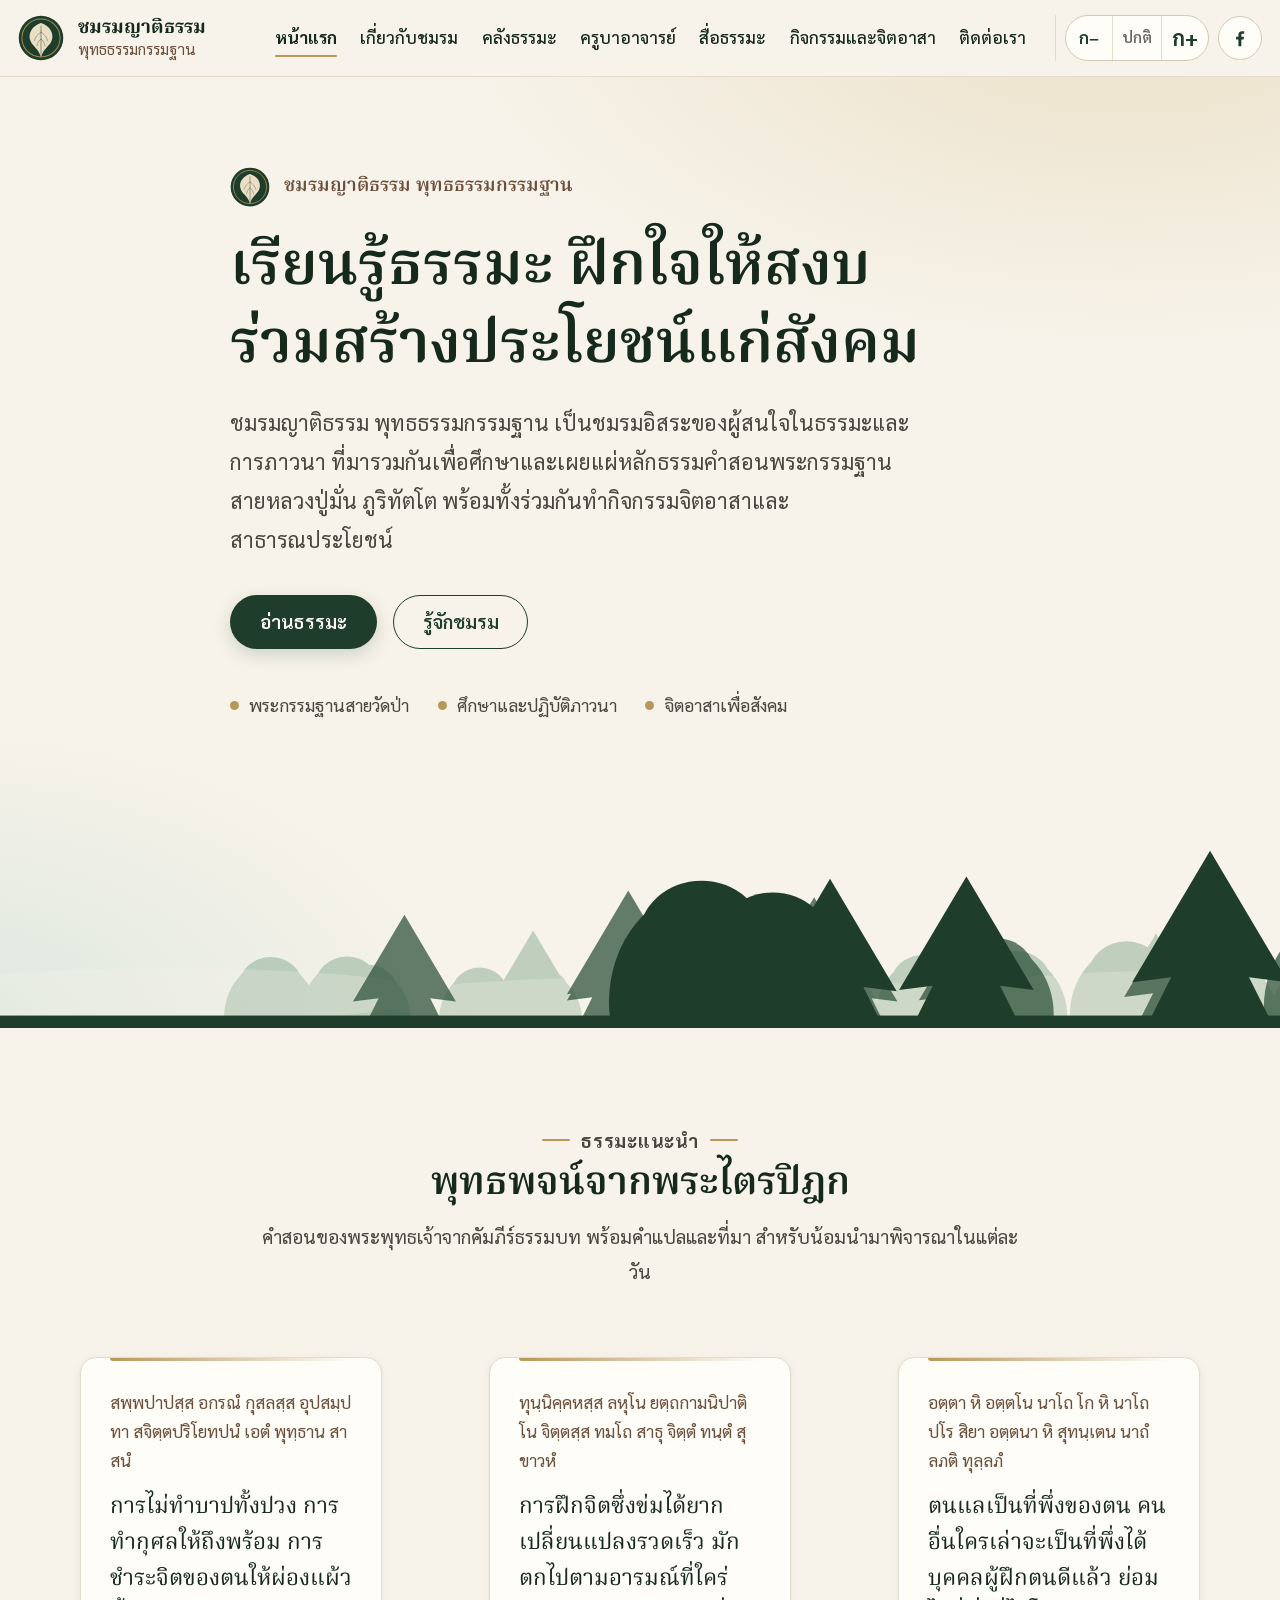
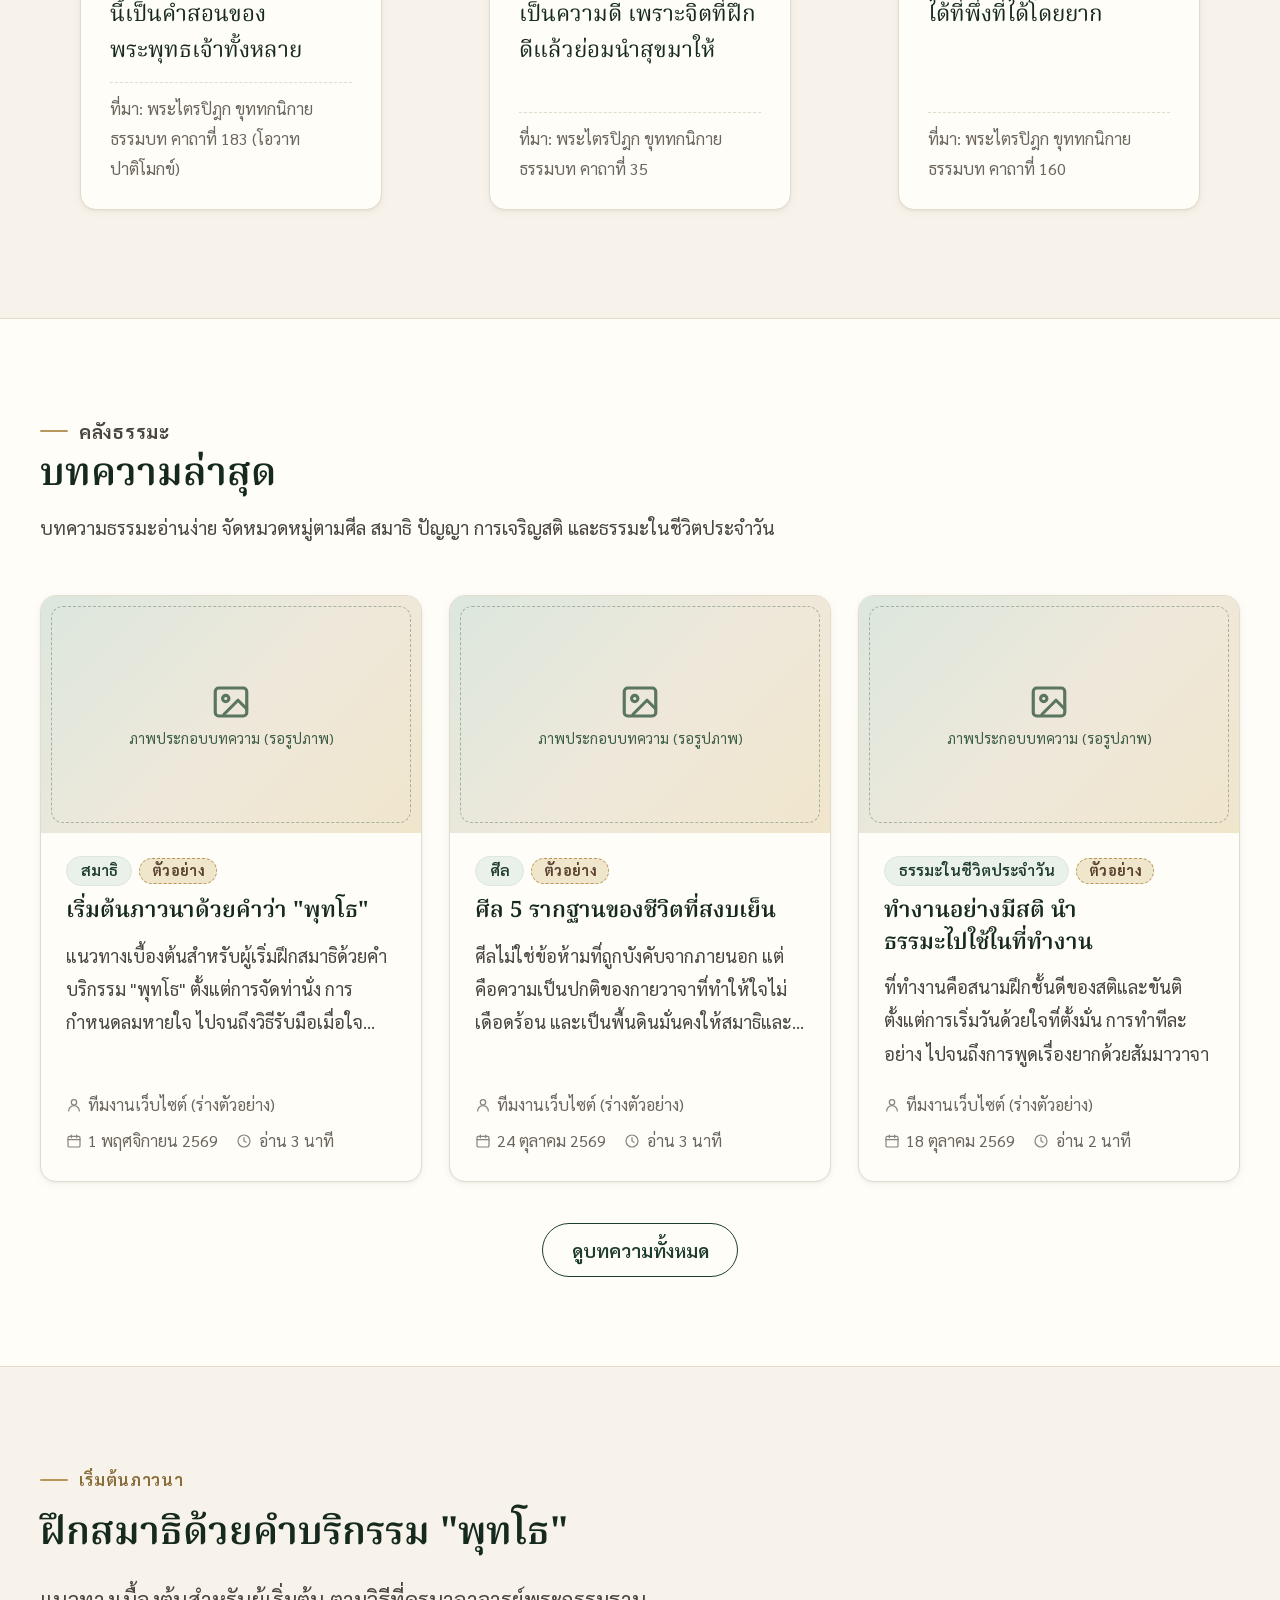
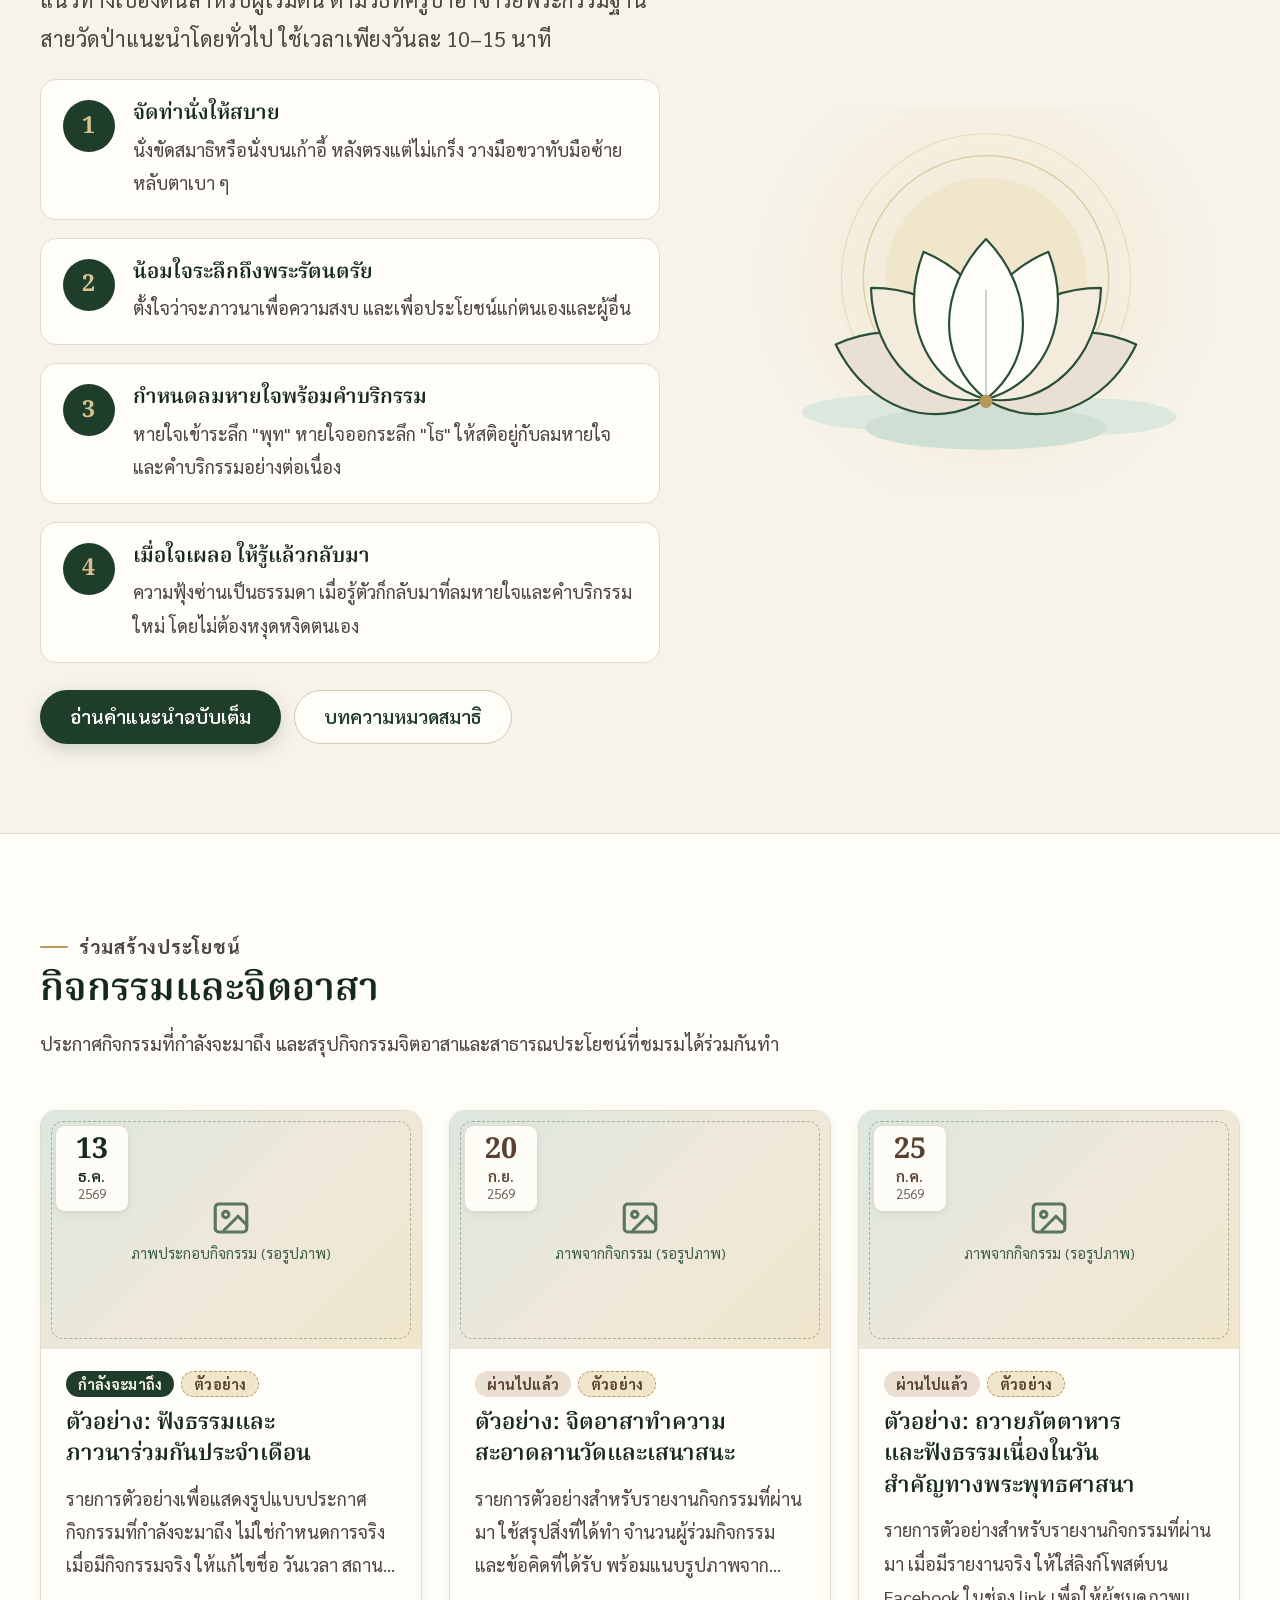
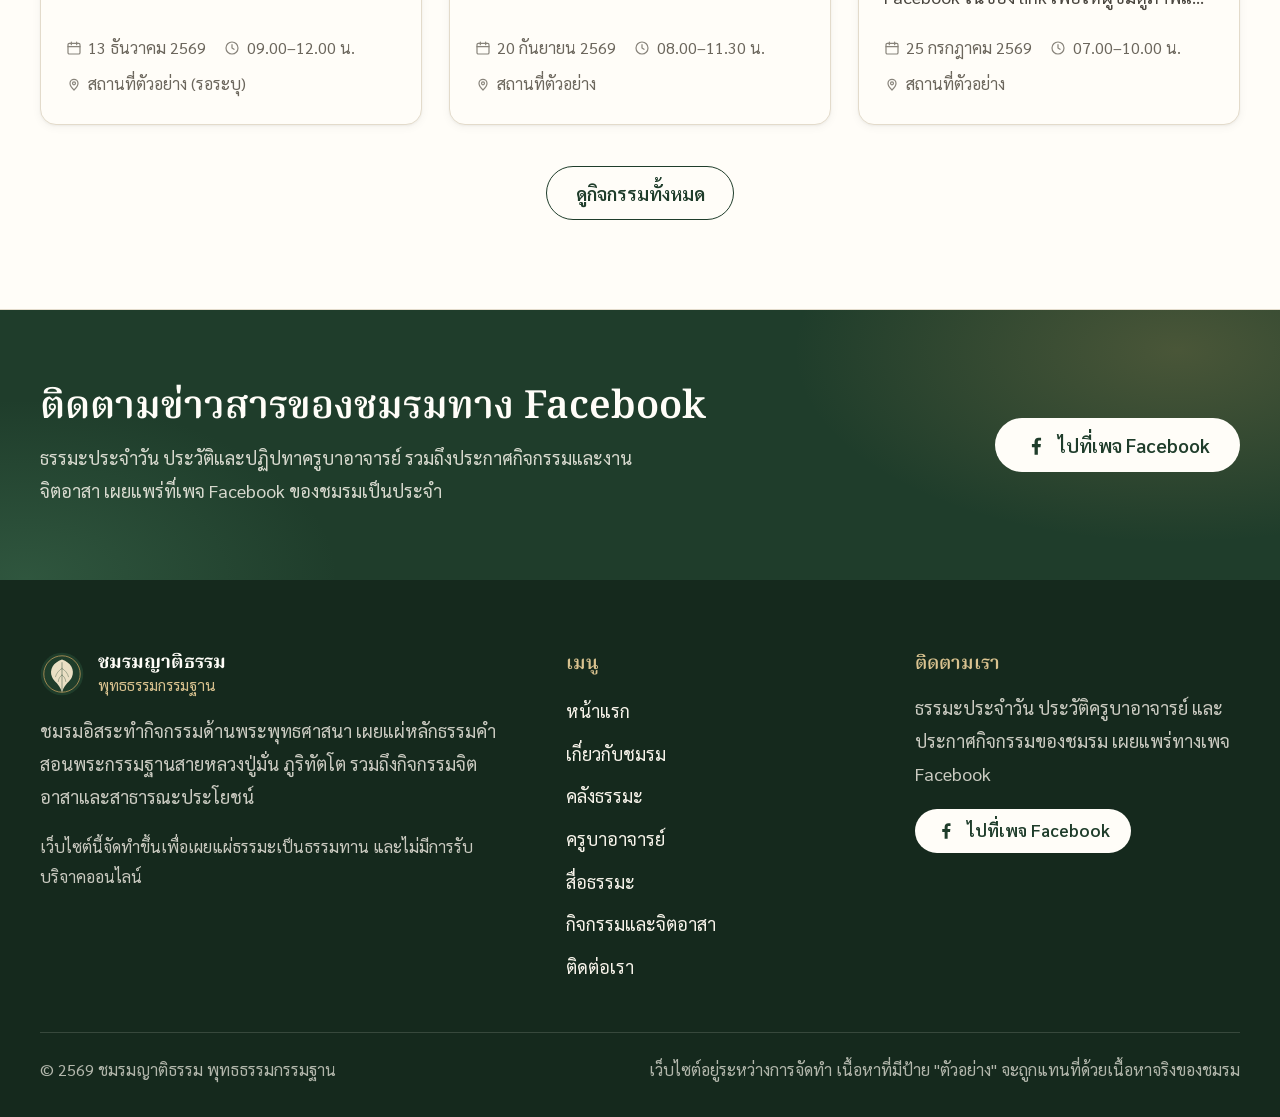
==== index.html @ 19d7a49b "เริ่มต้นเว็บไซต์ชมรมญาติธรรม พุทธธรรมกรรมฐาน พร้อมระบบเผยแพร่ขึ้น GitHub Pages - หน้าเว็บภาษาไทย 9 ห" ====
<!DOCTYPE html>
<html lang="th" data-text-size="m">
<head>
  <meta charset="utf-8">
  <meta name="viewport" content="width=device-width, initial-scale=1">
  <title>ชมรมญาติธรรม พุทธธรรมกรรมฐาน | เรียนรู้ธรรมะ ฝึกใจให้สงบ ร่วมสร้างประโยชน์แก่สังคม</title>
  <meta name="description" content="ชมรมอิสระที่เผยแผ่หลักธรรมคำสอนพระกรรมฐานสายหลวงปู่มั่น ภูริทัตโต พร้อมกิจกรรมจิตอาสาและสาธารณประโยชน์ รวมบทความธรรมะ สื่อธรรมะ ประวัติครูบาอาจารย์ และกิจกรรมของชมรม">
  <meta name="theme-color" content="#1F3D2B">
  <meta property="og:title" content="ชมรมญาติธรรม พุทธธรรมกรรมฐาน | เรียนรู้ธรรมะ ฝึกใจให้สงบ ร่วมสร้างประโยชน์แก่สังคม">
  <meta property="og:description" content="ชมรมอิสระที่เผยแผ่หลักธรรมคำสอนพระกรรมฐานสายหลวงปู่มั่น ภูริทัตโต พร้อมกิจกรรมจิตอาสาและสาธารณประโยชน์ รวมบทความธรรมะ สื่อธรรมะ ประวัติครูบาอาจารย์ และกิจกรรมของชมรม">
  <meta property="og:type" content="website">
  <meta property="og:locale" content="th_TH">
  <meta property="og:site_name" content="ชมรมญาติธรรม พุทธธรรมกรรมฐาน">
  <link rel="icon" href="assets/favicon.svg" type="image/svg+xml">
  <link rel="preconnect" href="https://fonts.googleapis.com">
  <link rel="preconnect" href="https://fonts.gstatic.com" crossorigin>
  <link href="https://fonts.googleapis.com/css2?family=Noto+Serif+Thai:wght@500;600;700&family=Sarabun:wght@400;500;600;700&display=swap" rel="stylesheet">
  <link rel="stylesheet" href="css/style.css">
  <script>(function(){try{var s=localStorage.getItem('pdk-text-size');if(s&&/^(s|m|l|xl)$/.test(s))document.documentElement.setAttribute('data-text-size',s);}catch(e){}})();</script>
  <script src="content/site.js" defer></script>
  <script src="js/main.js" defer></script>
  <script src="content/teachings.js" defer></script>
  <script src="content/articles.js" defer></script>
  <script src="content/activities.js" defer></script>
  <script src="js/home.js" defer></script>
</head>
<body data-page="home">
  <a class="skip-link" href="#main">ข้ามไปยังเนื้อหาหลัก</a>
  <noscript><div class="noscript-nav">เว็บไซต์นี้ต้องเปิดใช้งาน JavaScript เพื่อแสดงเมนูและเนื้อหาบางส่วน — <a href="index.html">หน้าแรก</a> <a href="about.html">เกี่ยวกับชมรม</a> <a href="dhamma.html">คลังธรรมะ</a> <a href="teachers.html">ครูบาอาจารย์</a> <a href="media.html">สื่อธรรมะ</a> <a href="activities.html">กิจกรรมและจิตอาสา</a> <a href="contact.html">ติดต่อเรา</a></div></noscript>
  <header class="site-header" id="site-header"></header>
  <main id="main">

    <section class="hero" aria-labelledby="hero-title">
      <div class="container hero-inner">
        <p class="hero-kicker"><img data-site-logo src="assets/logo-placeholder.svg" alt="" width="40" height="40">ชมรมญาติธรรม พุทธธรรมกรรมฐาน</p>
        <h1 id="hero-title">เรียนรู้ธรรมะ ฝึกใจให้สงบ<br>ร่วมสร้างประโยชน์แก่สังคม</h1>
        <p class="lead">ชมรมญาติธรรม พุทธธรรมกรรมฐาน เป็นชมรมอิสระของผู้สนใจในธรรมะและการภาวนา ที่มารวมกันเพื่อศึกษาและเผยแผ่หลักธรรมคำสอนพระกรรมฐานสายหลวงปู่มั่น ภูริทัตโต พร้อมทั้งร่วมกันทำกิจกรรมจิตอาสาและสาธารณประโยชน์</p>
        <div class="hero-actions">
          <a class="btn btn-primary" href="dhamma.html">อ่านธรรมะ</a>
          <a class="btn btn-secondary" href="about.html">รู้จักชมรม</a>
        </div>
        <ul class="hero-points" aria-label="สิ่งที่ชมรมให้ความสำคัญ">
          <li>พระกรรมฐานสายวัดป่า</li>
          <li>ศึกษาและปฏิบัติภาวนา</li>
          <li>จิตอาสาเพื่อสังคม</li>
        </ul>
      </div>
      <img class="hero-forest" src="assets/forest.svg" alt="" aria-hidden="true" width="1440" height="320">
    </section>

    <section class="section" aria-labelledby="teachings-title">
      <div class="container">
        <div class="section-head center">
          <p class="eyebrow">ธรรมะแนะนำ</p>
          <h2 id="teachings-title">พุทธพจน์จากพระไตรปิฎก</h2>
          <p>คำสอนของพระพุทธเจ้าจากคัมภีร์ธรรมบท พร้อมคำแปลและที่มา สำหรับน้อมนำมาพิจารณาในแต่ละวัน</p>
        </div>
        <div class="grid grid-3" id="featured-teachings"></div>
      </div>
    </section>

    <section class="section section-alt" aria-labelledby="articles-title">
      <div class="container">
        <div class="section-head">
          <p class="eyebrow">คลังธรรมะ</p>
          <h2 id="articles-title">บทความล่าสุด</h2>
          <p>บทความธรรมะอ่านง่าย จัดหมวดหมู่ตามศีล สมาธิ ปัญญา การเจริญสติ และธรรมะในชีวิตประจำวัน</p>
        </div>
        <div class="grid grid-3" id="recent-articles"></div>
        <div class="section-foot"><a class="btn btn-secondary" href="dhamma.html">ดูบทความทั้งหมด</a></div>
      </div>
    </section>

    <section class="section" aria-labelledby="meditation-title">
      <div class="container split">
        <div>
          <p class="eyebrow">เริ่มต้นภาวนา</p>
          <h2 id="meditation-title">ฝึกสมาธิด้วยคำบริกรรม "พุทโธ"</h2>
          <p class="lead">แนวทางเบื้องต้นสำหรับผู้เริ่มต้น ตามวิธีที่ครูบาอาจารย์พระกรรมฐานสายวัดป่าแนะนำโดยทั่วไป ใช้เวลาเพียงวันละ 10–15 นาที</p>
          <ol class="steps">
            <li><div><h3>จัดท่านั่งให้สบาย</h3><p>นั่งขัดสมาธิหรือนั่งบนเก้าอี้ หลังตรงแต่ไม่เกร็ง วางมือขวาทับมือซ้าย หลับตาเบา ๆ</p></div></li>
            <li><div><h3>น้อมใจระลึกถึงพระรัตนตรัย</h3><p>ตั้งใจว่าจะภาวนาเพื่อความสงบ และเพื่อประโยชน์แก่ตนเองและผู้อื่น</p></div></li>
            <li><div><h3>กำหนดลมหายใจพร้อมคำบริกรรม</h3><p>หายใจเข้าระลึก "พุท" หายใจออกระลึก "โธ" ให้สติอยู่กับลมหายใจและคำบริกรรมอย่างต่อเนื่อง</p></div></li>
            <li><div><h3>เมื่อใจเผลอ ให้รู้แล้วกลับมา</h3><p>ความฟุ้งซ่านเป็นธรรมดา เมื่อรู้ตัวก็กลับมาที่ลมหายใจและคำบริกรรมใหม่ โดยไม่ต้องหงุดหงิดตนเอง</p></div></li>
          </ol>
          <div class="flex mt-3">
            <a class="btn btn-primary" href="article.html?id=buddho-meditation">อ่านคำแนะนำฉบับเต็ม</a>
            <a class="btn btn-ghost" href="dhamma.html?topic=สมาธิ">บทความหมวดสมาธิ</a>
          </div>
        </div>
        <div class="illustration"><img src="assets/lotus.svg" alt="ภาพประกอบดอกบัวบนพื้นหลังวงกลมสีทองอ่อน" width="460" height="350"></div>
      </div>
    </section>

    <section class="section section-alt" aria-labelledby="activities-title">
      <div class="container">
        <div class="section-head">
          <p class="eyebrow">ร่วมสร้างประโยชน์</p>
          <h2 id="activities-title">กิจกรรมและจิตอาสา</h2>
          <p>ประกาศกิจกรรมที่กำลังจะมาถึง และสรุปกิจกรรมจิตอาสาและสาธารณประโยชน์ที่ชมรมได้ร่วมกันทำ</p>
        </div>
        <div class="grid grid-3" id="home-activities"></div>
        <div class="section-foot"><a class="btn btn-secondary" href="activities.html">ดูกิจกรรมทั้งหมด</a></div>
      </div>
    </section>

    <section class="cta-band" aria-labelledby="fb-cta-title">
      <div class="container cta-inner">
        <div>
          <h2 id="fb-cta-title">ติดตามข่าวสารของชมรมทาง Facebook</h2>
          <p>ธรรมะประจำวัน ประวัติและปฏิปทาครูบาอาจารย์ รวมถึงประกาศกิจกรรมและงานจิตอาสา เผยแพร่ที่เพจ Facebook ของชมรมเป็นประจำ</p>
        </div>
        <a class="btn btn-light" href="https://www.facebook.com/share/18MSoWDR1o/" data-fb-link target="_blank" rel="noopener noreferrer">
          <svg viewBox="0 0 24 24" fill="currentColor" aria-hidden="true" focusable="false"><path d="M13.6 22v-8.1h2.8l.4-3.3h-3.2V8.5c0-1 .3-1.6 1.6-1.6h1.8V4c-.3 0-1.4-.1-2.6-.1-2.6 0-4.3 1.6-4.3 4.4v2.3H7.3v3.3h2.8V22h3.5z"/></svg>
          <span>ไปที่เพจ Facebook</span>
        </a>
      </div>
    </section>
  </main>
  <footer class="site-footer" id="site-footer"></footer>
</body>
</html>
---- css/style.css ----
/* =====================================================================
   ชมรมญาติธรรม พุทธธรรมกรรมฐาน — สไตล์หลักของเว็บไซต์
   โทนสี: งาช้างอุ่น / เขียวป่าเข้ม / น้ำตาลดิน / ทองหม่น
   ===================================================================== */

/* ---------- ตัวแปรการออกแบบ (design tokens) ---------- */
:root {
  --ivory: #F7F3EA;
  --ivory-2: #FFFDF8;
  --ivory-3: #EFE8DA;
  --ivory-4: #E6DECB;

  --green-950: #0F1F15;
  --green-900: #15291D;
  --green-800: #1F3D2B;
  --green-700: #2A4F38;
  --green-600: #3A6B4C;
  --green-500: #4E8562;
  --green-100: #DCE7DE;
  --green-50:  #EAF1EB;

  --brown-800: #5A4030;
  --brown-700: #6B4F3A;
  --brown-500: #8C6F58;
  --brown-300: #B9A28C;
  --brown-100: #E9DFD2;

  --gold-700: #8A6D3B;
  --gold-500: #B8975A;
  --gold-300: #D9C28F;
  --gold-100: #F0E6CC;

  --ink: #2B2A26;
  --ink-2: #4A463F;
  --muted: #6B665C;
  --line: #E3DBCB;
  --line-2: #D2C8B3;

  --shadow-sm: 0 1px 2px rgba(43, 42, 38, .05), 0 2px 10px rgba(43, 42, 38, .05);
  --shadow-md: 0 6px 20px rgba(31, 61, 43, .10), 0 2px 6px rgba(31, 61, 43, .06);
  --shadow-lg: 0 18px 48px rgba(21, 41, 29, .18);

  --radius-sm: 10px;
  --radius: 16px;
  --radius-lg: 24px;
  --radius-pill: 999px;

  --font-body: "Sarabun", -apple-system, BlinkMacSystemFont, "Segoe UI", "Noto Sans Thai", Tahoma, sans-serif;
  --font-head: "Noto Serif Thai", "Sarabun", Georgia, serif;

  --container: 1200px;
  --measure: 68ch;
  --header-h: 76px;

  --ease: cubic-bezier(.2, .7, .2, 1);
  --dur: .25s;
}

/* ---------- ขนาดตัวอักษรที่ปรับได้ (ก− / ก+) ---------- */
html { font-size: 112.5%; }               /* 18px พื้นฐาน */
html[data-text-size="s"]  { font-size: 100%; }     /* 16px */
html[data-text-size="m"]  { font-size: 112.5%; }   /* 18px */
html[data-text-size="l"]  { font-size: 125%; }     /* 20px */
html[data-text-size="xl"] { font-size: 137.5%; }   /* 22px */

/* ---------- พื้นฐาน ---------- */
*, *::before, *::after { box-sizing: border-box; }

html {
  scroll-behavior: smooth;
  -webkit-text-size-adjust: 100%;
  scroll-padding-top: calc(var(--header-h) + 1rem);
}

@media (prefers-reduced-motion: reduce) {
  html { scroll-behavior: auto; }
  *, *::before, *::after {
    animation-duration: .01ms !important;
    animation-iteration-count: 1 !important;
    transition-duration: .01ms !important;
  }
}

body {
  margin: 0;
  min-height: 100vh;
  display: flex;
  flex-direction: column;
  font-family: var(--font-body);
  font-size: 1rem;
  line-height: 1.85;
  color: var(--ink);
  background: var(--ivory);
  -webkit-font-smoothing: antialiased;
  text-rendering: optimizeLegibility;
  overflow-wrap: break-word;
}

main { flex: 1; }

img, svg, video, iframe { max-width: 100%; }
img, svg, video { height: auto; display: block; }
.ico { width: 1em; height: 1em; display: inline-block; vertical-align: -.15em; flex: none; }

a {
  color: var(--green-800);
  text-decoration-thickness: 1px;
  text-underline-offset: .18em;
  transition: color var(--dur) var(--ease);
}
a:hover { color: var(--green-600); }

h1, h2, h3, h4 {
  font-family: var(--font-head);
  color: var(--green-900);
  line-height: 1.35;
  margin: 0 0 .5em;
  font-weight: 600;
  text-wrap: balance;
}
h1 { font-size: clamp(2rem, 1.4rem + 2.2vw, 3rem); }
h2 { font-size: clamp(1.6rem, 1.3rem + 1.2vw, 2.2rem); }
h3 { font-size: clamp(1.2rem, 1.1rem + .4vw, 1.45rem); }
h4 { font-size: 1.1rem; }

p { margin: 0 0 1em; }
ul, ol { margin: 0 0 1em; }

.lead { font-size: 1.2rem; line-height: 1.8; color: var(--ink-2); }
.muted { color: var(--muted); }
.small { font-size: .9rem; }
.center { text-align: center; }
.serif { font-family: var(--font-head); }

.container { width: min(100% - 2.5rem, var(--container)); margin-inline: auto; }
.narrow { max-width: 820px; margin-inline: auto; }
.prose { max-width: var(--measure); font-size: 1.05rem; line-height: 1.9; }
.prose h2 { font-size: 1.5rem; margin-top: 2rem; }
.prose h3 { font-size: 1.2rem; margin-top: 1.6rem; }
.prose ul, .prose ol { padding-left: 1.4em; }
.prose li { margin-bottom: .35em; }

:focus-visible {
  outline: 3px solid var(--gold-500);
  outline-offset: 3px;
  border-radius: 4px;
}

.skip-link {
  position: absolute;
  left: 1rem;
  top: -120px;
  background: var(--green-800);
  color: #fff;
  padding: .75rem 1.25rem;
  border-radius: var(--radius-sm);
  z-index: 1000;
  text-decoration: none;
  font-weight: 600;
}
.skip-link:focus { top: 1rem; }

.visually-hidden {
  position: absolute !important;
  width: 1px; height: 1px;
  margin: -1px; padding: 0;
  overflow: hidden;
  clip: rect(0 0 0 0);
  white-space: nowrap;
  border: 0;
}

.hidden { display: none !important; }

/* ---------- ส่วนหัวเว็บไซต์ ---------- */
.site-header {
  position: sticky;
  top: 0;
  z-index: 100;
  /* หมายเหตุ: ไม่ใช้ backdrop-filter เพราะจะทำให้แผงเมนูมือถือ (position: fixed) ถูกจำกัดอยู่ในกรอบส่วนหัว */
  background: rgba(247, 243, 234, .97);
  border-bottom: 1px solid var(--line);
  min-height: var(--header-h);
  transition: box-shadow var(--dur) var(--ease);
}
.site-header.is-scrolled { box-shadow: 0 2px 14px rgba(31, 61, 43, .08); }

.header-inner {
  width: min(100% - 2rem, 1340px);
  display: flex;
  align-items: center;
  justify-content: space-between;
  gap: 1rem;
  min-height: var(--header-h);
}

.brand {
  display: flex;
  align-items: center;
  gap: .75rem;
  text-decoration: none;
  color: var(--green-900);
  min-height: 48px;
  flex: none;
}
.brand:hover { color: var(--green-700); }
.brand-mark { width: 46px; height: 46px; flex: none; border-radius: 50%; }
.brand-text { display: flex; flex-direction: column; line-height: 1.25; }
.brand-name { font-family: var(--font-head); font-weight: 700; font-size: 1.05rem; }
.brand-sub { font-size: .85rem; color: var(--brown-700); }

.nav-toggle {
  display: inline-flex;
  align-items: center;
  gap: .5rem;
  min-height: 48px;
  padding: 0 1rem;
  border: 1px solid var(--line-2);
  background: var(--ivory-2);
  border-radius: var(--radius-pill);
  font: inherit;
  font-weight: 600;
  color: var(--green-800);
  cursor: pointer;
}
.nav-toggle:hover { background: var(--green-50); }
.nav-toggle svg { width: 22px; height: 22px; }
.nav-toggle .icon-close { display: none; }
.nav-toggle[aria-expanded="true"] .icon-menu { display: none; }
.nav-toggle[aria-expanded="true"] .icon-close { display: block; }

/* เมนูบนมือถือ: แผงเต็มจอใต้ส่วนหัว */
.site-nav {
  position: fixed;
  inset: var(--header-h) 0 0 0;
  background: var(--ivory);
  overflow-y: auto;
  padding: 1rem 1.25rem 2.5rem;
  border-top: 1px solid var(--line);
  display: none;
  z-index: 99;
}
.site-nav.is-open { display: block; }
body.nav-open { overflow: hidden; }
body.nav-open .site-header { background: var(--ivory); }

.nav-list { list-style: none; margin: 0; padding: 0; display: flex; flex-direction: column; gap: .25rem; }
.nav-list a {
  display: flex;
  align-items: center;
  min-height: 56px;
  padding: .5rem 1rem;
  border-radius: var(--radius-sm);
  font-size: 1.15rem;
  font-weight: 500;
  text-decoration: none;
  color: var(--green-900);
}
.nav-list a:hover { background: var(--green-50); color: var(--green-900); }
.nav-list a[aria-current="page"] { background: var(--green-100); font-weight: 700; }

.nav-tools {
  display: flex;
  align-items: center;
  gap: .75rem;
  flex-wrap: wrap;
  margin-top: 1.25rem;
  padding-top: 1.25rem;
  border-top: 1px solid var(--line);
}
.nav-tools-label { width: 100%; font-size: .9rem; color: var(--muted); margin: 0; }

@media (min-width: 1240px) {
  .nav-toggle { display: none; }
  .site-nav {
    position: static;
    inset: auto;
    background: none;
    padding: 0;
    border: 0;
    overflow: visible;
    display: flex;
    align-items: center;
    gap: 1rem;
  }
  .nav-list { flex-direction: row; gap: .1rem; }
  .nav-list a {
    min-height: 48px;
    padding: .25rem .6rem;
    font-size: .95rem;
    border-radius: var(--radius-pill);
    position: relative;
    white-space: nowrap;
  }
  .nav-list a[aria-current="page"] { background: none; }
  .nav-list a[aria-current="page"]::after {
    content: "";
    position: absolute;
    left: .6rem; right: .6rem; bottom: 5px;
    height: 2px;
    background: var(--gold-500);
    border-radius: 2px;
  }
  .nav-tools { margin: 0; padding: 0 0 0 .5rem; border: 0; border-left: 1px solid var(--line); gap: .5rem; flex-wrap: nowrap; }
  .nav-tools-label { display: none; }
  .nav-tools .icon-btn { padding: 0; width: 44px; }
  .nav-tools .icon-btn span { position: absolute; width: 1px; height: 1px; overflow: hidden; clip: rect(0 0 0 0); white-space: nowrap; }
  .text-size button { min-width: 42px; }
}

/* ปุ่มปรับขนาดตัวอักษร */
.text-size {
  display: inline-flex;
  align-items: center;
  border: 1px solid var(--line-2);
  border-radius: var(--radius-pill);
  background: var(--ivory-2);
  overflow: hidden;
}
.text-size button {
  min-width: 46px;
  min-height: 44px;
  border: 0;
  background: none;
  font-family: var(--font-body);
  font-weight: 700;
  color: var(--green-800);
  cursor: pointer;
  padding: 0 .5rem;
  line-height: 1;
}
.text-size button:hover { background: var(--green-50); }
.text-size button:disabled { color: var(--brown-300); cursor: default; background: none; }
.text-size .ts-small { font-size: .9rem; }
.text-size .ts-large { font-size: 1.2rem; }
.text-size .ts-reset { font-size: .85rem; border-inline: 1px solid var(--line); font-weight: 600; color: var(--muted); }

.icon-btn {
  display: inline-flex;
  align-items: center;
  justify-content: center;
  gap: .5rem;
  min-width: 44px;
  min-height: 44px;
  padding: 0 .9rem;
  border-radius: var(--radius-pill);
  border: 1px solid var(--line-2);
  background: var(--ivory-2);
  color: var(--green-800);
  text-decoration: none;
  font-weight: 600;
  font-size: .95rem;
  white-space: nowrap;
}
.icon-btn:hover { background: var(--green-50); color: var(--green-900); }
.icon-btn svg { width: 20px; height: 20px; flex: none; }

/* ---------- ปุ่ม ---------- */
.btn {
  display: inline-flex;
  align-items: center;
  justify-content: center;
  gap: .6rem;
  min-height: 54px;
  padding: .6rem 1.6rem;
  border-radius: var(--radius-pill);
  font: inherit;
  font-size: 1.05rem;
  font-weight: 600;
  line-height: 1.3;
  text-decoration: none;
  text-align: center;
  cursor: pointer;
  border: 1.5px solid transparent;
  transition: background var(--dur) var(--ease), color var(--dur) var(--ease), transform var(--dur) var(--ease), box-shadow var(--dur) var(--ease), border-color var(--dur) var(--ease);
}
.btn:active { transform: translateY(1px); }
.btn svg { width: 1.2em; height: 1.2em; flex: none; }

.btn-primary { background: var(--green-800); color: var(--ivory-2); box-shadow: 0 6px 18px rgba(31, 61, 43, .18); }
.btn-primary:hover { background: var(--green-700); color: #fff; box-shadow: 0 8px 22px rgba(31, 61, 43, .24); }

.btn-secondary { background: transparent; color: var(--green-800); border-color: var(--green-800); }
.btn-secondary:hover { background: var(--green-50); color: var(--green-900); }

.btn-ghost { background: var(--ivory-2); color: var(--green-800); border-color: var(--line-2); }
.btn-ghost:hover { border-color: var(--green-600); color: var(--green-900); }

.btn-light { background: var(--ivory-2); color: var(--green-800); }
.btn-light:hover { background: #fff; color: var(--green-900); }

.btn-sm { min-height: 44px; padding: .4rem 1.1rem; font-size: .95rem; }

/* ---------- ส่วนต่าง ๆ ของหน้า ---------- */
.section { padding-block: clamp(3rem, 7vw, 5.5rem); }
.section-alt { background: var(--ivory-2); border-block: 1px solid var(--line); }
.section-tight { padding-block: clamp(2rem, 5vw, 3.5rem); }

.section-head { max-width: 760px; margin-bottom: clamp(1.5rem, 4vw, 2.75rem); }
.section-head.center { margin-inline: auto; text-align: center; }
.section-head p { color: var(--ink-2); font-size: 1.05rem; margin: 0; }
.section-head h2 { margin-bottom: .5rem; }

.eyebrow {
  display: inline-flex;
  align-items: center;
  gap: .6rem;
  font-size: .9rem;
  font-weight: 700;
  letter-spacing: .04em;
  color: var(--gold-700);
  margin-bottom: .75rem;
}
.eyebrow::before { content: ""; width: 28px; height: 2px; background: var(--gold-500); border-radius: 2px; }
.section-head.center .eyebrow::after { content: ""; width: 28px; height: 2px; background: var(--gold-500); border-radius: 2px; }

.section-foot { margin-top: 2.25rem; display: flex; justify-content: center; gap: 1rem; flex-wrap: wrap; }

.grid { display: grid; gap: 1.5rem; }
@media (min-width: 680px) {
  .grid-2, .grid-3, .grid-4 { grid-template-columns: repeat(2, 1fr); }
}
@media (min-width: 1024px) {
  .grid-3 { grid-template-columns: repeat(3, 1fr); }
  .grid-4 { grid-template-columns: repeat(4, 1fr); }
}

.split { display: grid; gap: 2.5rem; align-items: center; }
@media (min-width: 960px) {
  .split { grid-template-columns: 1.1fr .9fr; gap: 4rem; }
  .split.reverse > :first-child { order: 2; }
}

/* ---------- ส่วนฮีโร่ (หน้าแรก) ---------- */
.hero {
  position: relative;
  overflow: hidden;
  background:
    radial-gradient(1100px 560px at 88% -8%, rgba(217, 194, 143, .38), transparent 62%),
    radial-gradient(900px 520px at -5% 100%, rgba(220, 231, 222, .95), transparent 60%),
    var(--ivory);
  padding-top: clamp(3rem, 7vw, 5.5rem);
}
.hero-inner {
  position: relative;
  z-index: 1;
  max-width: 820px;
  padding-bottom: clamp(11rem, 26vw, 17rem);
}
.hero-kicker {
  display: inline-flex;
  align-items: center;
  gap: .75rem;
  margin-bottom: 1.25rem;
  font-family: var(--font-head);
  font-weight: 600;
  color: var(--brown-700);
  font-size: 1.05rem;
}
.hero-kicker img { width: 40px; height: 40px; border-radius: 50%; }
.hero h1 {
  font-size: clamp(2.1rem, 1.2rem + 3vw, 3.4rem);
  line-height: 1.3;
  margin-bottom: 1rem;
  color: var(--green-900);
}
.hero .lead { max-width: 58ch; margin-bottom: 2rem; }
.hero-actions { display: flex; flex-wrap: wrap; gap: .9rem; }
.hero-points {
  list-style: none;
  padding: 0;
  margin: 2.25rem 0 0;
  display: flex;
  flex-wrap: wrap;
  gap: .6rem 1.6rem;
  color: var(--ink-2);
  font-size: .98rem;
}
.hero-points li { display: inline-flex; align-items: center; gap: .55rem; }
.hero-points li::before { content: ""; width: 9px; height: 9px; border-radius: 50%; background: var(--gold-500); flex: none; }

.hero-forest {
  position: absolute;
  left: 0; right: 0; bottom: -2px;
  width: 100%;
  height: clamp(150px, 26vw, 330px);
  object-fit: cover;
  object-position: center bottom;
  pointer-events: none;
  user-select: none;
}

/* ---------- การ์ดทั่วไป ---------- */
.card {
  position: relative;
  display: flex;
  flex-direction: column;
  background: var(--ivory-2);
  border: 1px solid var(--line);
  border-radius: var(--radius);
  overflow: hidden;
  box-shadow: var(--shadow-sm);
  transition: transform var(--dur) var(--ease), box-shadow var(--dur) var(--ease), border-color var(--dur) var(--ease);
}
@media (hover: hover) {
  .card:hover { transform: translateY(-3px); box-shadow: var(--shadow-md); border-color: var(--line-2); }
}
.card-body { padding: 1.25rem 1.4rem 1.4rem; display: flex; flex-direction: column; gap: .6rem; flex: 1; }
.card-top { display: flex; flex-wrap: wrap; gap: .4rem; align-items: center; }
.card-title { font-size: 1.25rem; margin: 0; line-height: 1.4; }
.card-title a { text-decoration: none; color: var(--green-900); }
.card-title a::after { content: ""; position: absolute; inset: 0; z-index: 0; }
.card-title a:hover { color: var(--green-600); }
.card-excerpt {
  color: var(--ink-2);
  margin: 0;
  display: -webkit-box;
  -webkit-line-clamp: 3;
  -webkit-box-orient: vertical;
  overflow: hidden;
}
.card-meta {
  display: flex;
  flex-wrap: wrap;
  gap: .35rem 1rem;
  font-size: .9rem;
  color: var(--muted);
  margin-top: auto;
  padding-top: .5rem;
}
.card-meta span { display: inline-flex; align-items: center; gap: .35rem; }
.card-meta svg { width: 16px; height: 16px; opacity: .8; flex: none; }
.card-media { aspect-ratio: 16 / 10; background: var(--green-100); position: relative; overflow: hidden; }
.card-media img { width: 100%; height: 100%; object-fit: cover; }
.card-media .ph { position: absolute; inset: 0; }
.card .tag, .card .btn, .card .badge { position: relative; z-index: 1; }

/* ---------- ป้ายและแท็ก ---------- */
.tag {
  display: inline-flex;
  align-items: center;
  min-height: 30px;
  padding: 0 .75rem;
  border-radius: var(--radius-pill);
  background: var(--green-50);
  color: var(--green-800);
  font-size: .85rem;
  font-weight: 600;
  text-decoration: none;
  border: 1px solid var(--green-100);
  line-height: 1.2;
}
a.tag:hover { background: var(--green-100); color: var(--green-900); }

.badge {
  display: inline-flex;
  align-items: center;
  gap: .3rem;
  min-height: 26px;
  padding: 0 .65rem;
  border-radius: var(--radius-pill);
  font-size: .8rem;
  font-weight: 700;
  letter-spacing: .02em;
  line-height: 1.2;
  white-space: nowrap;
}
.badge svg { width: 14px; height: 14px; }
.badge-sample { background: var(--gold-100); color: var(--brown-800); border: 1px dashed var(--gold-500); }
.badge-upcoming { background: var(--green-800); color: var(--ivory); }
.badge-past { background: var(--brown-100); color: var(--brown-800); }
.badge-verified { background: var(--green-50); color: var(--green-800); border: 1px solid var(--green-100); }
.badge-pending { background: var(--ivory-3); color: var(--muted); border: 1px solid var(--line-2); }
.badge-type { background: rgba(21, 41, 29, .75); color: var(--ivory); -webkit-backdrop-filter: blur(4px); backdrop-filter: blur(4px); }

/* ---------- กรอบภาพชั่วคราว (รอรูปจริง) ---------- */
.ph {
  position: relative;
  display: grid;
  place-items: center;
  width: 100%;
  height: 100%;
  min-height: 120px;
  background: linear-gradient(135deg, var(--green-100) 0%, var(--ivory-3) 55%, var(--gold-100) 100%);
  color: var(--green-700);
  text-align: center;
  padding: 1rem;
  overflow: hidden;
}
.ph::before {
  content: "";
  position: absolute;
  inset: 10px;
  border: 1px dashed rgba(42, 79, 56, .35);
  border-radius: 12px;
  pointer-events: none;
}
.ph-inner { display: flex; flex-direction: column; align-items: center; gap: .25rem; }
.ph svg { width: 42px; height: 42px; opacity: .75; display: block; }
.ph-label { font-size: .8rem; color: var(--green-700); opacity: .9; line-height: 1.4; }

/* ---------- การ์ดพุทธพจน์ ---------- */
.quote-card {
  position: relative;
  display: flex;
  flex-direction: column;
  gap: .75rem;
  padding: 1.7rem 1.6rem 1.4rem;
  background: var(--ivory-2);
  border: 1px solid var(--line);
  border-radius: var(--radius);
  box-shadow: var(--shadow-sm);
}
.quote-card::before {
  content: "";
  position: absolute;
  top: 0; left: 1.6rem; right: 1.6rem;
  height: 3px;
  background: linear-gradient(90deg, var(--gold-500), rgba(184, 151, 90, 0));
  border-radius: 0 0 3px 3px;
}
.quote-pali { font-size: .95rem; color: var(--brown-700); line-height: 1.7; margin: 0; }
.quote-thai { font-family: var(--font-head); font-size: 1.25rem; line-height: 1.6; color: var(--green-900); margin: 0; }
.quote-src { font-size: .9rem; color: var(--muted); margin: auto 0 0; padding-top: .6rem; border-top: 1px dashed var(--line); }

/* ---------- ขั้นตอนฝึกสมาธิ ---------- */
.steps { list-style: none; counter-reset: step; margin: 0; padding: 0; display: grid; gap: 1rem; }
.steps li {
  display: grid;
  grid-template-columns: 52px 1fr;
  gap: 1rem;
  align-items: start;
  background: var(--ivory-2);
  border: 1px solid var(--line);
  border-radius: var(--radius);
  padding: 1.1rem 1.2rem;
}
.steps li::before {
  counter-increment: step;
  content: counter(step);
  display: grid;
  place-items: center;
  width: 52px; height: 52px;
  border-radius: 50%;
  background: var(--green-800);
  color: var(--gold-300);
  font-family: var(--font-head);
  font-weight: 700;
  font-size: 1.3rem;
}
.steps h3 { margin: 0 0 .25rem; font-size: 1.15rem; }
.steps p { margin: 0; color: var(--ink-2); }

.illustration {
  background: radial-gradient(circle at 50% 45%, rgba(240, 230, 204, .9), rgba(247, 243, 234, 0) 70%);
  padding: 1rem;
}
.illustration img { width: min(100%, 460px); margin-inline: auto; }

/* ---------- แถบชวนติดตาม Facebook ---------- */
.cta-band { position: relative; overflow: hidden; background: var(--green-800); color: var(--ivory); }
.cta-band::before {
  content: "";
  position: absolute; inset: 0;
  background:
    radial-gradient(640px 320px at 92% 15%, rgba(184, 151, 90, .28), transparent 60%),
    radial-gradient(520px 300px at 2% 100%, rgba(78, 133, 98, .35), transparent 60%);
  pointer-events: none;
}
.cta-inner {
  position: relative;
  display: flex;
  flex-wrap: wrap;
  align-items: center;
  justify-content: space-between;
  gap: 1.5rem;
  padding-block: clamp(2.5rem, 6vw, 4rem);
}
.cta-band h2 { color: var(--ivory-2); margin-bottom: .35rem; }
.cta-band p { color: rgba(247, 243, 234, .85); margin: 0; max-width: 60ch; }

/* ---------- ส่วนท้าย ---------- */
.site-footer { background: var(--green-900); color: rgba(247, 243, 234, .85); padding-top: clamp(2.5rem, 6vw, 4rem); margin-top: auto; }
.footer-grid { display: grid; gap: 2rem; padding-bottom: 2.5rem; }
@media (min-width: 760px) { .footer-grid { grid-template-columns: 1.6fr 1fr 1.1fr; gap: 3rem; } }
.footer-brand { display: flex; align-items: center; gap: .75rem; color: var(--ivory-2); text-decoration: none; margin-bottom: 1rem; }
.footer-brand img { width: 44px; height: 44px; border-radius: 50%; }
.footer-brand .brand-name { color: var(--ivory-2); }
.footer-brand .brand-sub { color: var(--gold-300); }
.site-footer h3 { color: var(--gold-300); font-size: 1.05rem; margin-bottom: .75rem; }
.site-footer p { color: rgba(247, 243, 234, .8); }
.site-footer a { color: var(--ivory); }
.site-footer a:hover { color: var(--gold-300); }
.site-footer .btn-light { color: var(--green-800); }
.site-footer .btn-light:hover { color: var(--green-900); }
.footer-links { list-style: none; margin: 0; padding: 0; display: grid; gap: .15rem; }
.footer-links a { text-decoration: none; display: inline-flex; align-items: center; min-height: 40px; }
.footer-note { font-size: .9rem; color: rgba(247, 243, 234, .7); }
.footer-bottom {
  border-top: 1px solid rgba(247, 243, 234, .15);
  padding: 1.25rem 0 1.75rem;
  font-size: .9rem;
  display: flex;
  flex-wrap: wrap;
  justify-content: space-between;
  gap: .5rem 1.5rem;
  color: rgba(247, 243, 234, .7);
}

/* ---------- หัวเรื่องของหน้าใน ---------- */
.page-head {
  background: linear-gradient(180deg, var(--ivory-2), var(--ivory));
  border-bottom: 1px solid var(--line);
  padding-block: clamp(2rem, 5vw, 3.5rem) clamp(1.5rem, 4vw, 2.5rem);
}
.page-head h1 { margin-bottom: .5rem; }
.page-head .lead { margin: 0; max-width: 70ch; }

.breadcrumb { font-size: .9rem; color: var(--muted); margin-bottom: 1rem; }
.breadcrumb ol { list-style: none; display: flex; flex-wrap: wrap; gap: .4rem; margin: 0; padding: 0; }
.breadcrumb li + li::before { content: "›"; margin-right: .4rem; color: var(--brown-300); }
.breadcrumb a { color: var(--muted); text-decoration: none; }
.breadcrumb a:hover { color: var(--green-800); text-decoration: underline; }
.breadcrumb [aria-current] { color: var(--ink-2); }

/* ---------- แถบค้นหาและตัวกรอง ---------- */
.toolbar { display: grid; gap: 1rem; margin-bottom: 1.5rem; }
@media (min-width: 820px) {
  .toolbar { grid-template-columns: minmax(280px, 440px) 1fr; align-items: center; }
}
.search { position: relative; }
.search input {
  width: 100%;
  min-height: 56px;
  padding: .6rem 3.2rem .6rem 3rem;
  border: 1.5px solid var(--line-2);
  border-radius: var(--radius-pill);
  background: var(--ivory-2);
  font: inherit;
  font-size: 1.05rem;
  color: var(--ink);
}
.search input::placeholder { color: var(--brown-300); }
.search input:focus { border-color: var(--green-600); outline: 3px solid rgba(78, 133, 98, .25); outline-offset: 0; }
.search-icon { position: absolute; left: 1.1rem; top: 50%; transform: translateY(-50%); width: 20px; height: 20px; color: var(--muted); pointer-events: none; }
.search .clear {
  position: absolute;
  right: .4rem; top: 50%;
  transform: translateY(-50%);
  min-width: 44px; min-height: 44px;
  border: 0;
  background: none;
  color: var(--muted);
  cursor: pointer;
  border-radius: 50%;
  display: none;
  align-items: center;
  justify-content: center;
}
.search .clear svg { width: 20px; height: 20px; }
.search .clear:hover { background: var(--green-50); color: var(--green-800); }
.search.has-value .clear { display: inline-flex; }

.chips { display: flex; flex-wrap: wrap; gap: .5rem; }
.chip {
  min-height: 44px;
  padding: 0 1.1rem;
  border-radius: var(--radius-pill);
  border: 1.5px solid var(--line-2);
  background: var(--ivory-2);
  color: var(--green-800);
  font: inherit;
  font-weight: 600;
  cursor: pointer;
  transition: background var(--dur), border-color var(--dur), color var(--dur);
}
.chip:hover { border-color: var(--green-600); }
.chip[aria-pressed="true"] { background: var(--green-800); color: var(--ivory-2); border-color: var(--green-800); }

.results-bar {
  display: flex;
  flex-wrap: wrap;
  justify-content: space-between;
  align-items: center;
  gap: .5rem 1rem;
  margin-bottom: 1.25rem;
  color: var(--muted);
  font-size: .98rem;
}
.results-bar label { display: inline-flex; align-items: center; gap: .5rem; }
.select {
  min-height: 44px;
  border: 1.5px solid var(--line-2);
  border-radius: var(--radius-pill);
  background: var(--ivory-2) url("data:image/svg+xml,%3Csvg xmlns='http://www.w3.org/2000/svg' viewBox='0 0 24 24' fill='none' stroke='%231F3D2B' stroke-width='2' stroke-linecap='round' stroke-linejoin='round'%3E%3Cpath d='m6 9 6 6 6-6'/%3E%3C/svg%3E") no-repeat right .9rem center / 18px;
  font: inherit;
  padding: 0 2.6rem 0 1rem;
  color: var(--green-800);
  appearance: none;
  -webkit-appearance: none;
  cursor: pointer;
}

/* ---------- แท็บ ---------- */
.tabs { display: flex; gap: .25rem; border-bottom: 1px solid var(--line); margin-bottom: 1.5rem; flex-wrap: wrap; }
.tab {
  min-height: 52px;
  padding: 0 1.2rem;
  border: 0;
  background: none;
  font: inherit;
  font-size: 1.05rem;
  font-weight: 600;
  color: var(--muted);
  cursor: pointer;
  border-bottom: 3px solid transparent;
  margin-bottom: -1px;
  display: inline-flex;
  align-items: center;
  gap: .5rem;
}
.tab .count { font-size: .8rem; background: var(--ivory-3); color: var(--ink-2); border-radius: var(--radius-pill); padding: 0 .55rem; min-height: 22px; display: inline-flex; align-items: center; }
.tab[aria-selected="true"] { color: var(--green-900); border-bottom-color: var(--gold-500); }
.tab[aria-selected="true"] .count { background: var(--green-100); color: var(--green-900); }
.tab:hover { color: var(--green-800); }

/* ---------- สถานะว่าง ---------- */
.empty {
  text-align: center;
  padding: clamp(2.5rem, 6vw, 4rem) 1.5rem;
  background: var(--ivory-2);
  border: 1px dashed var(--line-2);
  border-radius: var(--radius-lg);
  max-width: 640px;
  margin: 1rem auto;
}
.empty svg { width: 64px; height: 64px; color: var(--green-600); margin: 0 auto 1rem; display: block; }
.empty h3 { margin-bottom: .4rem; }
.empty p { color: var(--muted); margin-bottom: 1.25rem; }
.empty .flex { justify-content: center; }

/* ---------- กล่องแจ้งเตือน ---------- */
.notice {
  display: flex;
  gap: .9rem;
  align-items: flex-start;
  padding: 1rem 1.2rem;
  border-radius: var(--radius);
  border: 1px solid var(--gold-300);
  background: var(--gold-100);
  color: var(--brown-800);
  margin-bottom: 1.5rem;
  font-size: .95rem;
  line-height: 1.7;
}
.notice svg { width: 22px; height: 22px; flex: none; margin-top: .25rem; }
.notice p { margin: 0; }
.notice strong { color: inherit; }
.notice-green { background: var(--green-50); border-color: var(--green-100); color: var(--green-900); }
.notice-soft { background: var(--ivory-2); border-color: var(--line); color: var(--ink-2); }

/* ---------- บทความ ---------- */
.article { max-width: 780px; margin-inline: auto; width: 100%; }
.article-head { margin-bottom: 2rem; }
.article-head h1 { font-size: clamp(1.9rem, 1.3rem + 2vw, 2.8rem); margin-top: .5rem; }
.article-meta { display: flex; flex-wrap: wrap; gap: .4rem 1.25rem; color: var(--muted); font-size: .95rem; }
.article-meta span { display: inline-flex; align-items: center; gap: .4rem; }
.article-meta svg { width: 17px; height: 17px; opacity: .85; }
.article-tools {
  display: flex;
  flex-wrap: wrap;
  align-items: center;
  justify-content: space-between;
  gap: .75rem;
  margin: 1.5rem 0 2rem;
  padding: .75rem 1rem;
  background: var(--ivory-2);
  border: 1px solid var(--line);
  border-radius: var(--radius);
}
.article-tools .label { font-size: .92rem; color: var(--muted); }
.article-tools .group { display: inline-flex; align-items: center; gap: .6rem; flex-wrap: wrap; }

.article-body { font-size: 1.1rem; line-height: 1.95; color: var(--ink); }
.article-body h2 { font-size: 1.55rem; margin: 2.2rem 0 .8rem; }
.article-body h3 { font-size: 1.25rem; margin: 1.8rem 0 .6rem; }
.article-body p { margin-bottom: 1.25em; }
.article-body ul, .article-body ol { padding-left: 1.4em; margin-bottom: 1.25em; }
.article-body li { margin-bottom: .45em; }
.article-body blockquote {
  margin: 1.75rem 0;
  padding: 1.1rem 1.4rem;
  border-left: 4px solid var(--gold-500);
  background: var(--ivory-2);
  border-radius: 0 var(--radius) var(--radius) 0;
  font-family: var(--font-head);
  color: var(--green-900);
}
.article-body blockquote p { margin: 0 0 .5em; }
.article-body blockquote p:last-child { margin: 0; }
.article-body cite, .article-body .cite { display: block; font-family: var(--font-body); font-size: .9rem; color: var(--muted); font-style: normal; margin-top: .5rem; }
.article-body .pali { color: var(--brown-700); }
.article-body figure { margin: 2rem 0; }
.article-body figure .ph { aspect-ratio: 16 / 9; border-radius: var(--radius); }
.article-body figcaption { font-size: .9rem; color: var(--muted); margin-top: .5rem; text-align: center; }

.sources {
  margin-top: 2.5rem;
  padding: 1.4rem 1.6rem;
  background: var(--ivory-2);
  border: 1px solid var(--line);
  border-radius: var(--radius);
}
.sources h2 { font-size: 1.15rem; margin-bottom: .6rem; }
.sources ol { margin: 0; padding-left: 1.3em; color: var(--ink-2); font-size: .95rem; }
.sources li { margin-bottom: .4em; word-break: break-word; }

.article-foot {
  display: flex;
  flex-wrap: wrap;
  gap: 1rem;
  justify-content: space-between;
  align-items: center;
  margin-top: 2rem;
  padding-top: 1.5rem;
  border-top: 1px solid var(--line);
}
.related { margin-top: 3.5rem; }

/* ---------- ครูบาอาจารย์ ---------- */
.teacher-card .card-media { aspect-ratio: 4 / 3; }
.teacher-name-pali { font-size: .95rem; color: var(--brown-700); margin: 0; }
.profile-head { display: grid; gap: 2rem; align-items: start; }
@media (min-width: 880px) { .profile-head { grid-template-columns: 320px 1fr; gap: 3rem; } }
.profile-portrait { border-radius: var(--radius-lg); overflow: hidden; border: 1px solid var(--line); aspect-ratio: 4 / 5; background: var(--green-100); }
.profile-portrait img { width: 100%; height: 100%; object-fit: cover; }
.facts { list-style: none; margin: 1.25rem 0 0; padding: 0; display: grid; gap: 0; }
.facts li { display: grid; grid-template-columns: minmax(7rem, 9rem) 1fr; gap: .75rem; padding: .65rem 0; border-bottom: 1px dashed var(--line); }
.facts .k { color: var(--muted); font-size: .95rem; }
.facts .v { color: var(--ink); }
@media (max-width: 480px) { .facts li { grid-template-columns: 1fr; gap: .1rem; } }

/* ---------- สื่อธรรมะ ---------- */
.media-card .card-media {
  aspect-ratio: 16 / 9;
  display: grid;
  place-items: center;
  background: linear-gradient(135deg, var(--green-800), var(--green-600));
}
.media-card .card-media img { position: absolute; inset: 0; width: 100%; height: 100%; object-fit: cover; }
.media-card .play-glyph {
  position: relative;
  z-index: 1;
  width: 64px; height: 64px;
  border-radius: 50%;
  background: rgba(247, 243, 234, .95);
  color: var(--green-800);
  display: grid;
  place-items: center;
  box-shadow: var(--shadow-md);
  transition: transform var(--dur) var(--ease);
}
.media-card .play-glyph svg { width: 28px; height: 28px; margin-left: 3px; }
.media-card .play-glyph.is-audio svg { margin-left: 0; }
@media (hover: hover) { .media-card:hover .play-glyph { transform: scale(1.06); } }
.media-card .badge-type { position: absolute; top: .75rem; left: .75rem; z-index: 1; }
.media-card .duration { position: absolute; right: .75rem; bottom: .75rem; z-index: 1; background: rgba(21, 41, 29, .8); color: var(--ivory); font-size: .8rem; padding: .15rem .5rem; border-radius: 6px; }
.media-card .card-title button {
  all: unset;
  cursor: pointer;
  color: var(--green-900);
  font: inherit;
}
.media-card .card-title button::after { content: ""; position: absolute; inset: 0; }
.media-card .card-title button:hover { color: var(--green-600); }
.media-card .card-title button:focus-visible { outline: 3px solid var(--gold-500); outline-offset: 3px; border-radius: 4px; }

dialog.player {
  border: 0;
  border-radius: var(--radius-lg);
  padding: 0;
  width: min(100% - 2rem, 920px);
  max-height: calc(100vh - 2rem);
  background: var(--ivory-2);
  color: var(--ink);
  box-shadow: var(--shadow-lg);
}
dialog.player::backdrop { background: rgba(15, 31, 21, .62); -webkit-backdrop-filter: blur(3px); backdrop-filter: blur(3px); }
.player-head { display: flex; justify-content: space-between; align-items: flex-start; gap: 1rem; padding: 1.25rem 1.4rem .75rem; }
.player-head h2 { font-size: 1.3rem; margin: 0 0 .25rem; }
.player-head p { margin: 0; color: var(--muted); font-size: .95rem; }
.player-body { padding: 0 1.4rem 1.4rem; }
.player-frame { aspect-ratio: 16 / 9; background: var(--green-950); border-radius: var(--radius); overflow: hidden; }
.player-frame iframe, .player-frame video { width: 100%; height: 100%; border: 0; display: block; }
.player-body audio { width: 100%; margin-top: .25rem; }
.player-desc { margin-top: 1rem; color: var(--ink-2); font-size: .98rem; }
.player-src { margin-top: .5rem; font-size: .9rem; color: var(--muted); }
.close-btn {
  flex: none;
  min-width: 44px; min-height: 44px;
  border-radius: 50%;
  border: 1px solid var(--line-2);
  background: var(--ivory);
  cursor: pointer;
  color: var(--green-800);
  display: grid;
  place-items: center;
}
.close-btn svg { width: 20px; height: 20px; }
.close-btn:hover { background: var(--green-50); }

/* ---------- กิจกรรม ---------- */
.date-badge {
  display: inline-flex;
  flex-direction: column;
  align-items: center;
  justify-content: center;
  min-width: 74px;
  padding: .5rem .6rem;
  border-radius: var(--radius-sm);
  background: var(--green-50);
  color: var(--green-900);
  border: 1px solid var(--green-100);
  line-height: 1.1;
  flex: none;
}
.date-badge .d { font-family: var(--font-head); font-size: 1.6rem; font-weight: 700; }
.date-badge .m { font-size: .85rem; font-weight: 600; margin-top: .1rem; }
.date-badge .y { font-size: .75rem; color: var(--muted); margin-top: .1rem; }
.activity-card .card-media .date-badge {
  position: absolute;
  top: .75rem; left: .75rem;
  z-index: 1;
  background: rgba(255, 253, 248, .96);
  border-color: var(--line);
  box-shadow: var(--shadow-sm);
}
.activity-card.is-past .date-badge { color: var(--brown-800); }
.activity-card .card-text { margin: 0; color: var(--ink-2); }

/* ---------- บล็อกคุณสมบัติ / แผง ---------- */
.feature {
  display: flex;
  flex-direction: column;
  gap: .6rem;
  padding: 1.6rem;
  background: var(--ivory-2);
  border: 1px solid var(--line);
  border-radius: var(--radius);
}
.feature-icon { width: 56px; height: 56px; border-radius: 16px; background: var(--green-50); color: var(--green-800); display: grid; place-items: center; }
.feature-icon svg { width: 28px; height: 28px; display: block; }
.feature h3 { margin: 0; }
.feature p { margin: 0; color: var(--ink-2); }

.panel { padding: clamp(1.4rem, 3vw, 2rem); border-radius: var(--radius-lg); background: var(--ivory-2); border: 1px solid var(--line); }
.panel-green { background: var(--green-800); color: var(--ivory); border: 0; }
.panel-green h2, .panel-green h3 { color: var(--ivory-2); }
.panel-green p { color: rgba(247, 243, 234, .88); }
.panel-green a { color: var(--gold-300); }

.pending-list { list-style: none; margin: 0; padding: 0; display: grid; gap: .5rem; }
.pending-list li {
  display: flex;
  gap: .6rem;
  align-items: flex-start;
  padding: .65rem .85rem;
  background: var(--ivory);
  border: 1px dashed var(--line-2);
  border-radius: var(--radius-sm);
  font-size: .95rem;
  color: var(--ink-2);
}
.pending-list svg { width: 18px; height: 18px; flex: none; margin-top: .3rem; color: var(--gold-700); }

.check-list { list-style: none; margin: 0; padding: 0; display: grid; gap: .6rem; }
.check-list li { display: flex; gap: .7rem; align-items: flex-start; }
.check-list svg { width: 22px; height: 22px; flex: none; margin-top: .25rem; color: var(--green-600); }

/* ---------- ติดต่อ ---------- */
.contact-fb {
  display: grid;
  gap: 1.5rem;
  padding: clamp(1.5rem, 4vw, 2.5rem);
  background: var(--ivory-2);
  border: 1px solid var(--line);
  border-radius: var(--radius-lg);
  align-items: center;
  box-shadow: var(--shadow-sm);
}
@media (min-width: 820px) { .contact-fb { grid-template-columns: 1fr auto; } }
.contact-fb-head { display: flex; gap: 1rem; align-items: center; margin-bottom: .75rem; }
.fb-mark { width: 64px; height: 64px; border-radius: 18px; background: var(--green-800); color: var(--ivory); display: grid; place-items: center; flex: none; }
.fb-mark svg { width: 34px; height: 34px; display: block; }
.url-box {
  font-family: ui-monospace, SFMono-Regular, Menlo, Consolas, monospace;
  font-size: .9rem;
  background: var(--ivory);
  border: 1px solid var(--line);
  border-radius: var(--radius-sm);
  padding: .6rem .8rem;
  word-break: break-all;
  color: var(--ink-2);
}

/* ---------- ปุ่มกลับขึ้นด้านบน / แจ้งเตือนสั้น ---------- */
.to-top {
  position: fixed;
  right: 1.1rem; bottom: 1.1rem;
  width: 52px; height: 52px;
  border-radius: 50%;
  border: 1px solid var(--line-2);
  background: var(--ivory-2);
  color: var(--green-800);
  box-shadow: var(--shadow-md);
  cursor: pointer;
  display: grid;
  place-items: center;
  opacity: 0;
  visibility: hidden;
  transform: translateY(8px);
  transition: opacity var(--dur), transform var(--dur), visibility 0s linear var(--dur);
  z-index: 90;
}
.to-top.is-visible { opacity: 1; visibility: visible; transform: none; transition: opacity var(--dur), transform var(--dur); }
.to-top svg { width: 22px; height: 22px; }
.to-top:hover { background: var(--green-50); }

.toast {
  position: fixed;
  left: 50%;
  bottom: 5.5rem;
  transform: translateX(-50%) translateY(6px);
  background: var(--green-900);
  color: var(--ivory);
  padding: .7rem 1.2rem;
  border-radius: var(--radius-pill);
  box-shadow: var(--shadow-lg);
  z-index: 200;
  opacity: 0;
  visibility: hidden;
  transition: opacity var(--dur), transform var(--dur), visibility 0s linear var(--dur);
  font-size: .95rem;
  max-width: calc(100% - 2rem);
  text-align: center;
}
.toast.is-visible { opacity: 1; visibility: visible; transform: translateX(-50%); transition: opacity var(--dur), transform var(--dur); }

/* ---------- ตัวช่วยเล็ก ๆ ---------- */
.flex { display: flex; gap: .75rem; flex-wrap: wrap; align-items: center; }
.stack > * + * { margin-top: 1rem; }
.mt-1 { margin-top: .5rem; } .mt-2 { margin-top: 1rem; } .mt-3 { margin-top: 1.5rem; } .mt-4 { margin-top: 2rem; } .mt-5 { margin-top: 3rem; }
.mb-0 { margin-bottom: 0; } .mb-2 { margin-bottom: 1rem; } .mb-3 { margin-bottom: 1.5rem; }
.divider { border: 0; border-top: 1px solid var(--line); margin: 2.5rem 0; }
.ornament { display: flex; align-items: center; justify-content: center; gap: .75rem; color: var(--gold-500); margin: 1.5rem 0; }
.ornament::before, .ornament::after { content: ""; width: 56px; height: 1px; background: var(--gold-300); }
.ornament svg { width: 22px; height: 22px; }

noscript .noscript-nav { padding: 1rem 1.25rem; background: var(--gold-100); border-bottom: 1px solid var(--gold-300); }
noscript .noscript-nav a { margin-right: 1rem; }

@media print {
  .site-header, .site-footer, .to-top, .article-tools, .cta-band, .nav-toggle { display: none !important; }
  body { background: #fff; color: #000; }
  .article-body { font-size: 12pt; }
}

/* ---------- หน้าไม่พบ (404.html) ---------- */
.nf { padding: clamp(3rem, 8vw, 6rem) 0; text-align: center; }
.nf-inner { max-width: 640px; }
.nf-mark { width: 72px; height: 72px; display: block; margin: 0 auto 1.25rem; }
.nf h1 { font-size: clamp(1.9rem, 1.2rem + 2.5vw, 2.8rem); margin: .25rem 0 .75rem; }
.nf .lead { margin: 0 auto 1.5rem; }
.nf-actions { display: flex; flex-wrap: wrap; gap: .75rem; justify-content: center; margin-bottom: 1.5rem; }
.nf-note { color: var(--muted); font-size: .95rem; margin: 0; }
.nf .eyebrow::after { content: ""; width: 28px; height: 2px; background: var(--gold-500); border-radius: 2px; }
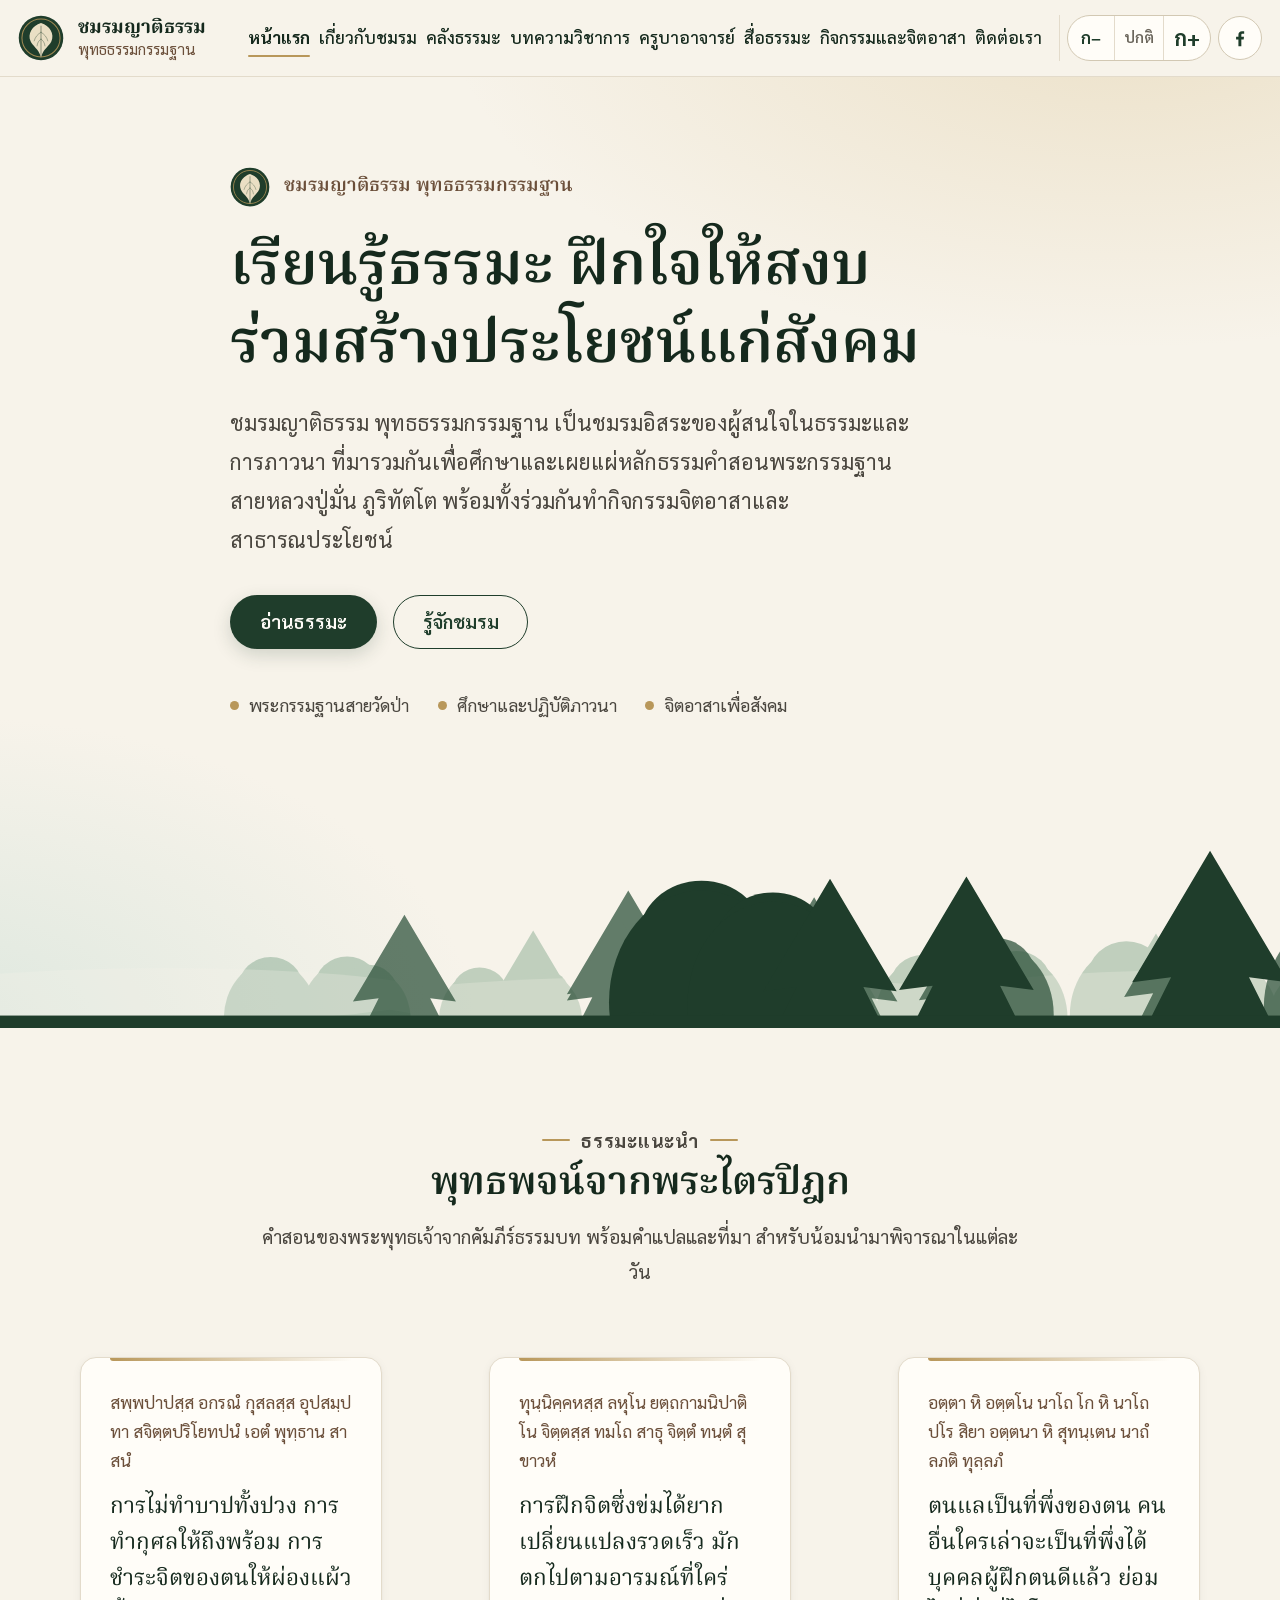
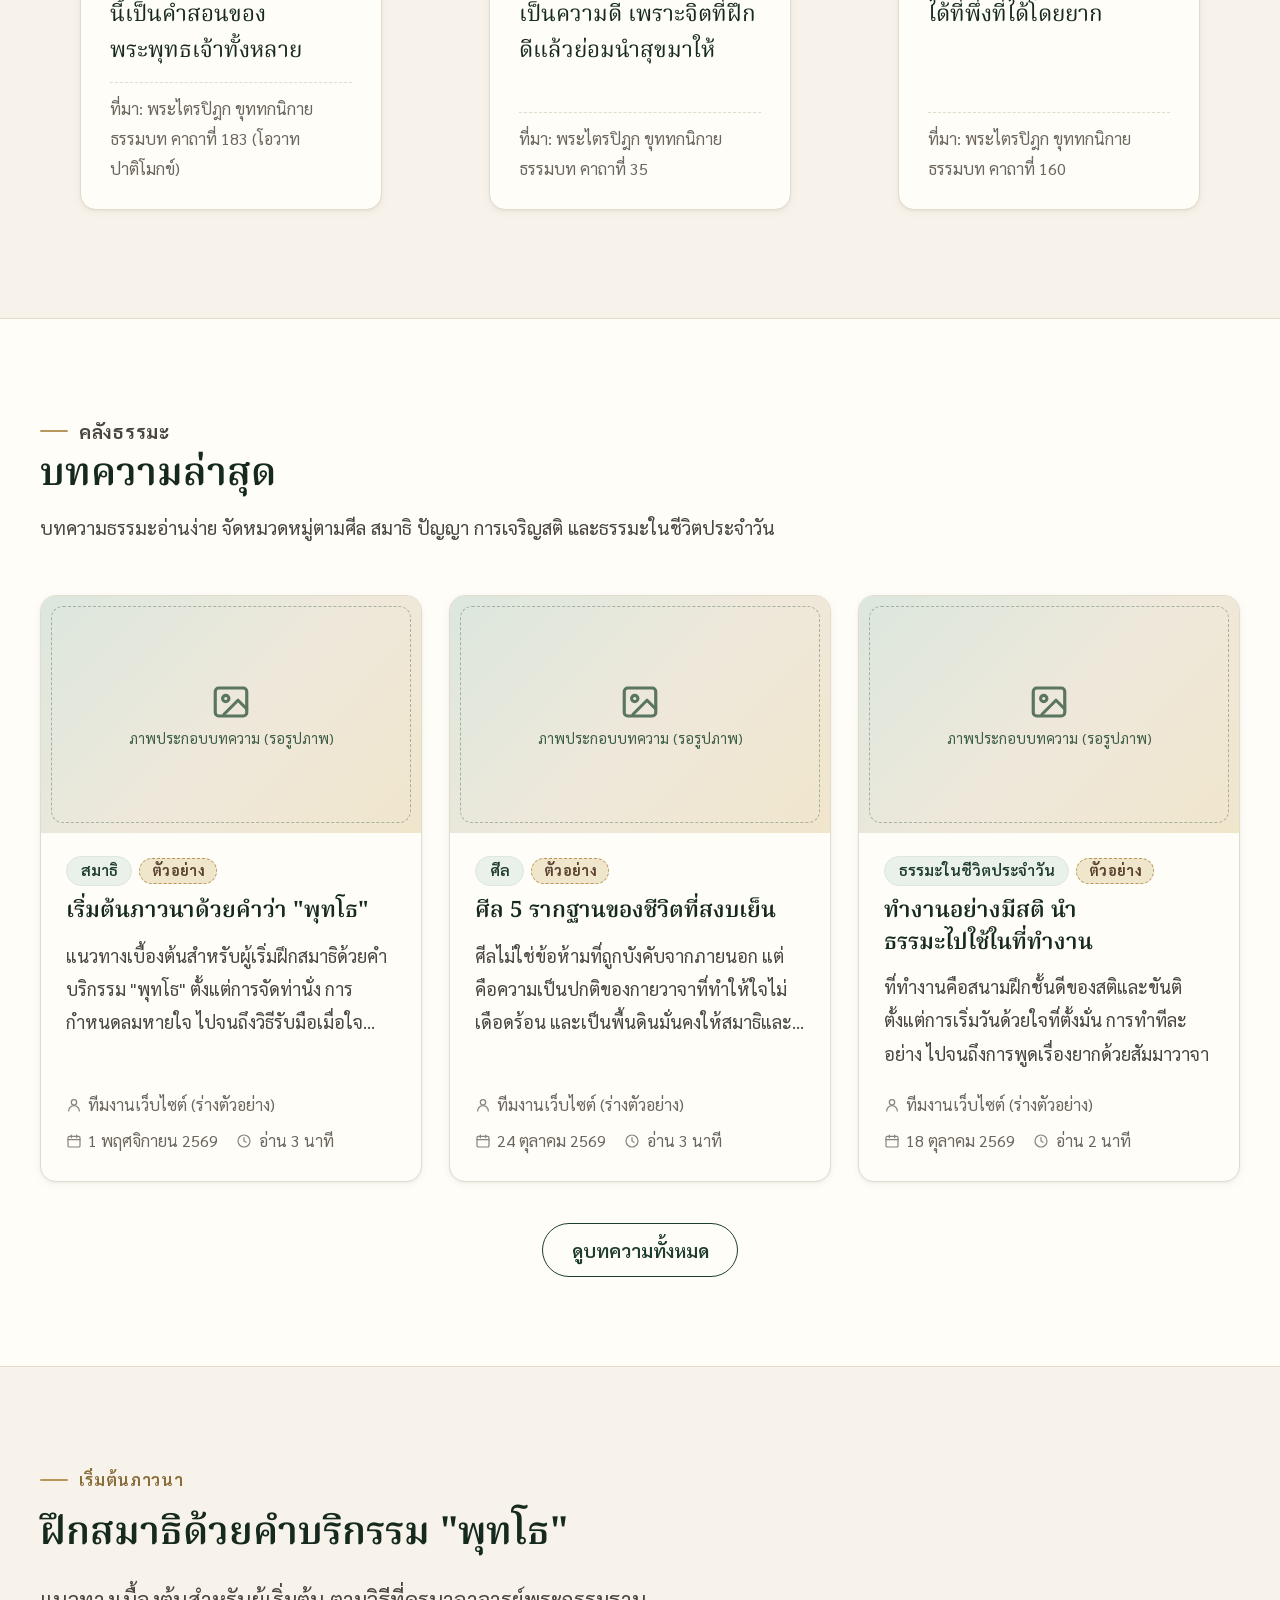
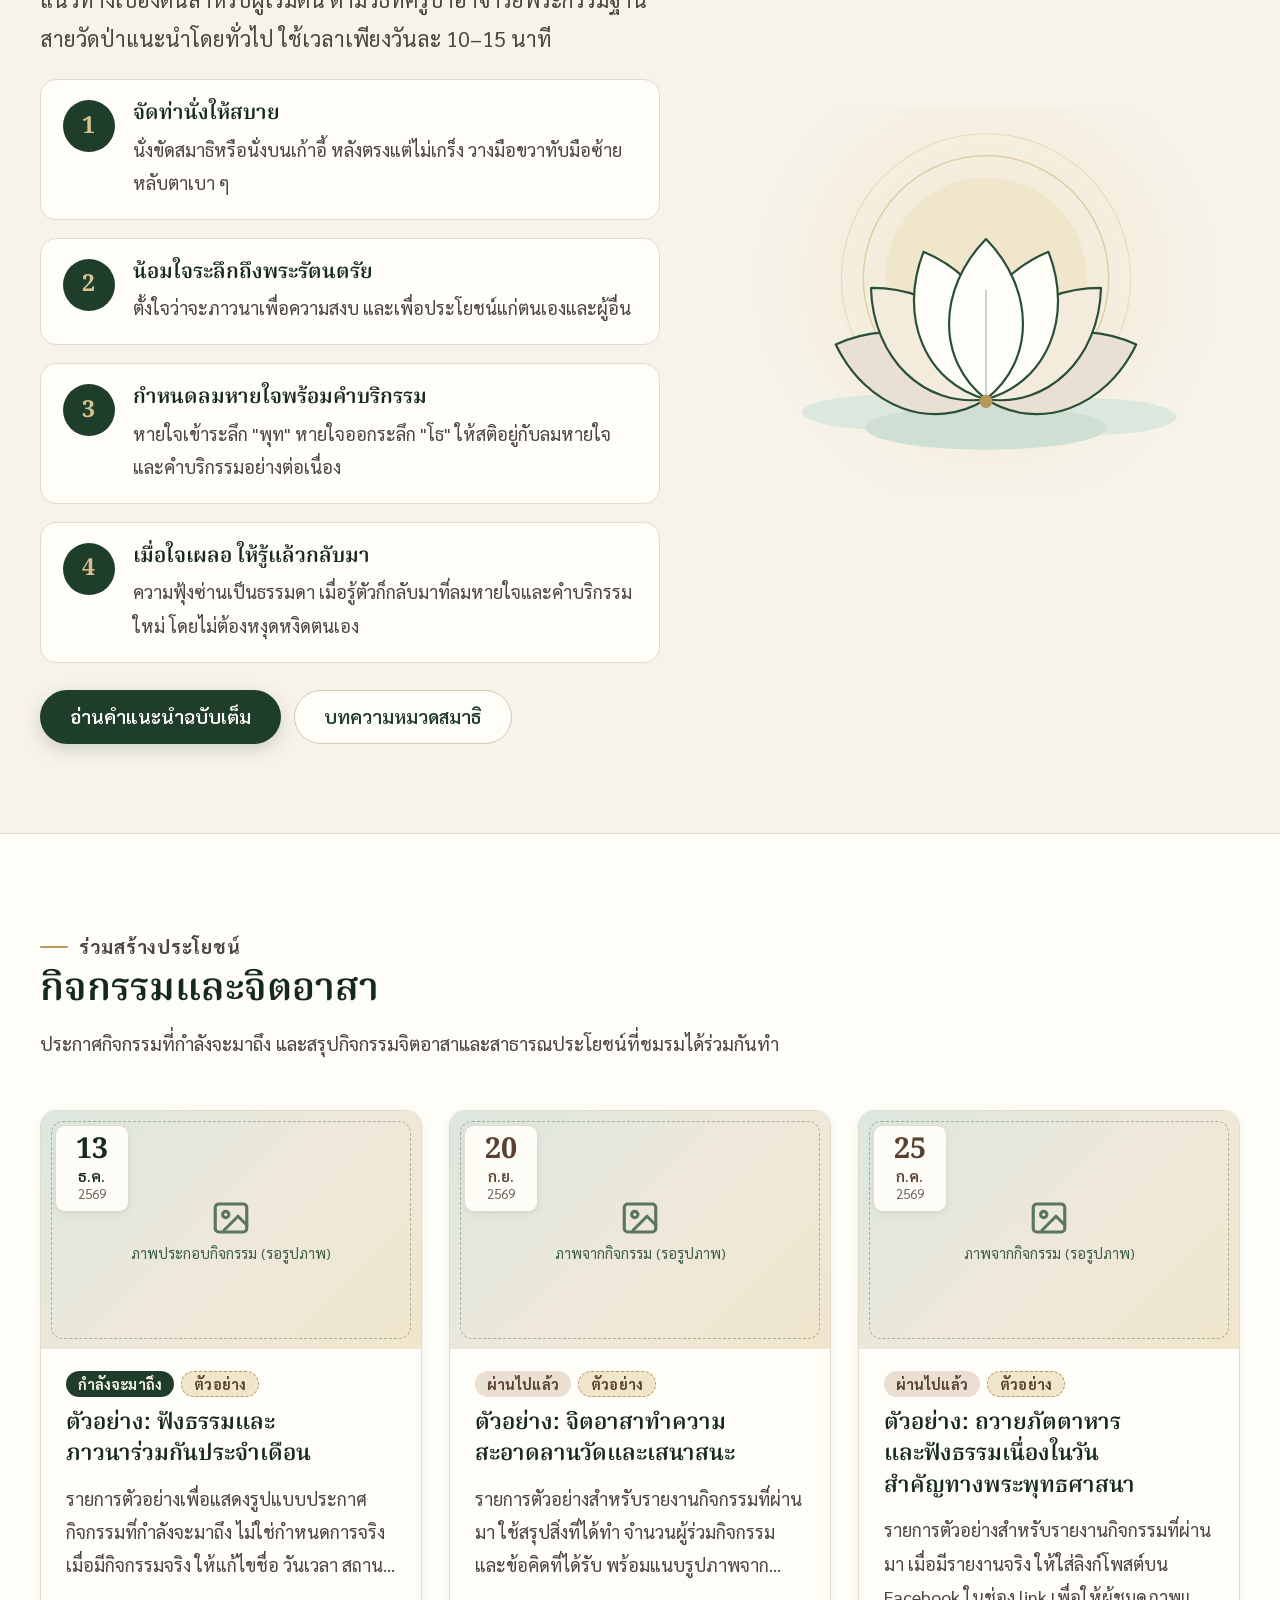
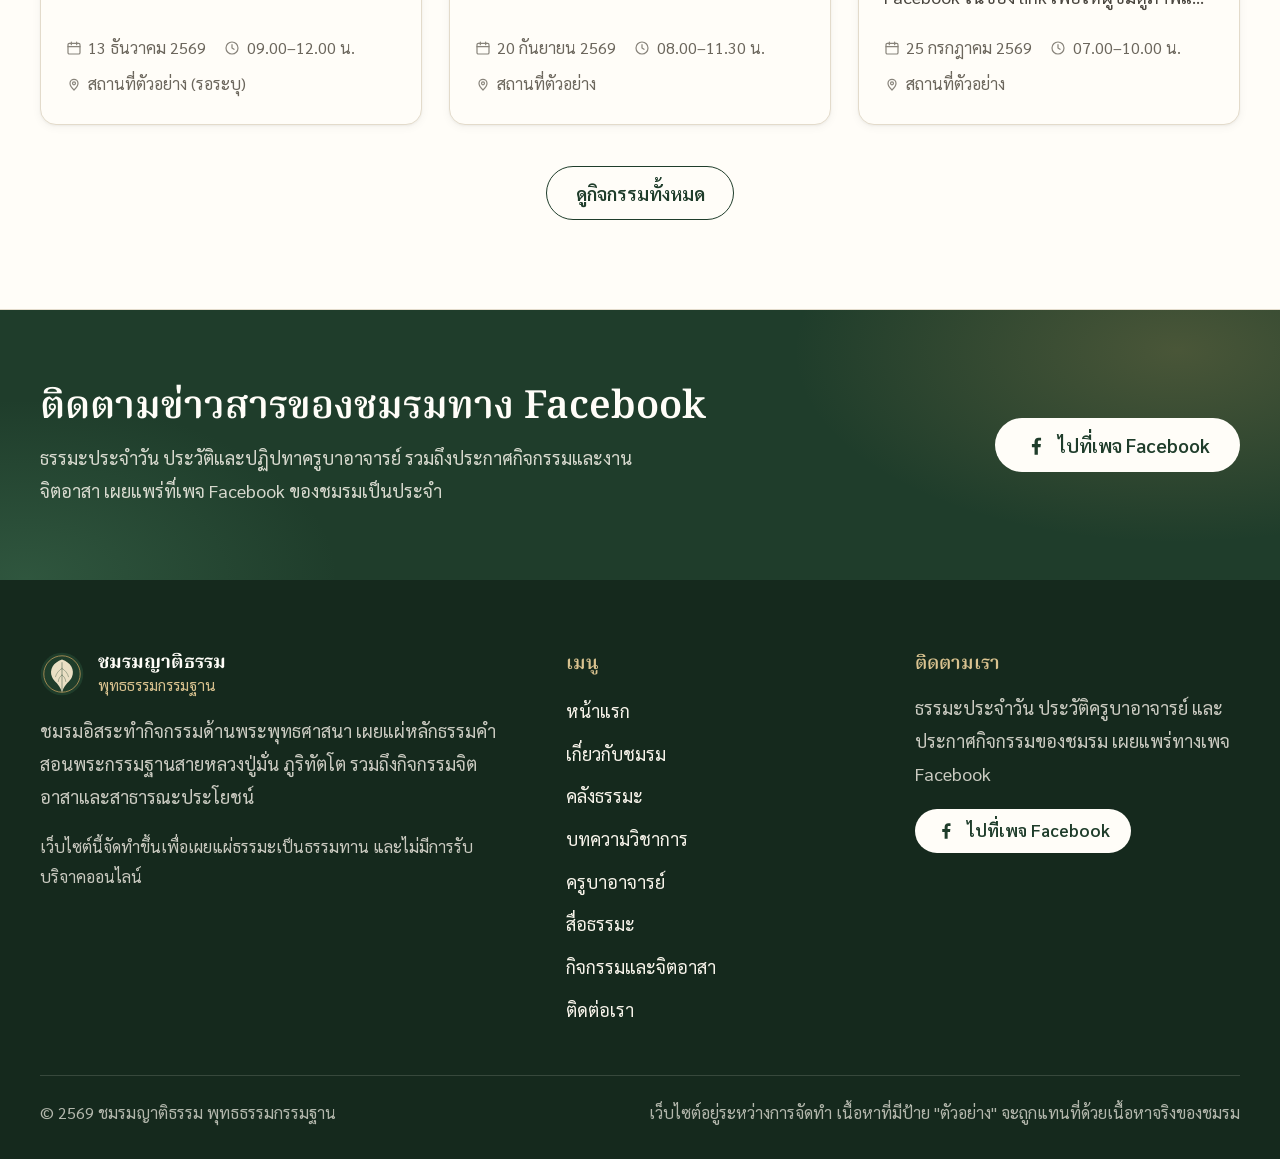
==== commit ec56ccf1: "เพิ่มแท็บบทความวิชาการ พร้อมบทความจากวารสารมณีเชษฐาราม วัดจอมมณี - หน้า academic.html แสดงข้อมูลการต" ====
--- a/index.html
+++ b/index.html
@@ -11,6 +11,12 @@
   <meta property="og:type" content="website">
   <meta property="og:locale" content="th_TH">
   <meta property="og:site_name" content="ชมรมญาติธรรม พุทธธรรมกรรมฐาน">
+  <meta property="og:image" content="https://tamapisak.github.io/buddhist-dhamma/assets/og-image.png">
+  <meta property="og:image:type" content="image/png">
+  <meta property="og:image:width" content="1200">
+  <meta property="og:image:height" content="630">
+  <meta property="og:image:alt" content="ตราชมรมและชื่อ ชมรมญาติธรรม พุทธธรรมกรรมฐาน พร้อมคำขวัญ เรียนรู้ธรรมะ ฝึกใจให้สงบ ร่วมสร้างประโยชน์แก่สังคม">
+  <meta name="twitter:card" content="summary_large_image">
   <link rel="icon" href="assets/favicon.svg" type="image/svg+xml">
   <link rel="preconnect" href="https://fonts.googleapis.com">
   <link rel="preconnect" href="https://fonts.gstatic.com" crossorigin>
@@ -26,7 +32,7 @@
 </head>
 <body data-page="home">
   <a class="skip-link" href="#main">ข้ามไปยังเนื้อหาหลัก</a>
-  <noscript><div class="noscript-nav">เว็บไซต์นี้ต้องเปิดใช้งาน JavaScript เพื่อแสดงเมนูและเนื้อหาบางส่วน — <a href="index.html">หน้าแรก</a> <a href="about.html">เกี่ยวกับชมรม</a> <a href="dhamma.html">คลังธรรมะ</a> <a href="teachers.html">ครูบาอาจารย์</a> <a href="media.html">สื่อธรรมะ</a> <a href="activities.html">กิจกรรมและจิตอาสา</a> <a href="contact.html">ติดต่อเรา</a></div></noscript>
+  <noscript><div class="noscript-nav">เว็บไซต์นี้ต้องเปิดใช้งาน JavaScript เพื่อแสดงเมนูและเนื้อหาบางส่วน — <a href="index.html">หน้าแรก</a> <a href="about.html">เกี่ยวกับชมรม</a> <a href="dhamma.html">คลังธรรมะ</a> <a href="academic.html">บทความวิชาการ</a> <a href="teachers.html">ครูบาอาจารย์</a> <a href="media.html">สื่อธรรมะ</a> <a href="activities.html">กิจกรรมและจิตอาสา</a> <a href="contact.html">ติดต่อเรา</a></div></noscript>
   <header class="site-header" id="site-header"></header>
   <main id="main">
 
--- a/css/style.css
+++ b/css/style.css
@@ -270,9 +270,11 @@
 }
 .nav-tools-label { width: 100%; font-size: .9rem; color: var(--muted); margin: 0; }
 
-@media (min-width: 1240px) {
-  .nav-toggle { display: none; }
-  .site-nav {
+@media (min-width: 1260px) {
+  /* html.nav-collapse (js/main.js) keeps the menu button when the one-row menu does not fit,
+     e.g. at the larger text sizes. */
+  html:not(.nav-collapse) .nav-toggle { display: none; }
+  html:not(.nav-collapse) .site-nav {
     position: static;
     inset: auto;
     background: none;
@@ -281,10 +283,10 @@
     overflow: visible;
     display: flex;
     align-items: center;
-    gap: 1rem;
+    gap: .75rem;
   }
-  .nav-list { flex-direction: row; gap: .1rem; }
-  .nav-list a {
+  html:not(.nav-collapse) .nav-list { flex-direction: row; gap: .1rem; }
+  html:not(.nav-collapse) .nav-list a {
     min-height: 48px;
     padding: .25rem .6rem;
     font-size: .95rem;
@@ -292,8 +294,8 @@
     position: relative;
     white-space: nowrap;
   }
-  .nav-list a[aria-current="page"] { background: none; }
-  .nav-list a[aria-current="page"]::after {
+  html:not(.nav-collapse) .nav-list a[aria-current="page"] { background: none; }
+  html:not(.nav-collapse) .nav-list a[aria-current="page"]::after {
     content: "";
     position: absolute;
     left: .6rem; right: .6rem; bottom: 5px;
@@ -301,11 +303,16 @@
     background: var(--gold-500);
     border-radius: 2px;
   }
-  .nav-tools { margin: 0; padding: 0 0 0 .5rem; border: 0; border-left: 1px solid var(--line); gap: .5rem; flex-wrap: nowrap; }
-  .nav-tools-label { display: none; }
-  .nav-tools .icon-btn { padding: 0; width: 44px; }
-  .nav-tools .icon-btn span { position: absolute; width: 1px; height: 1px; overflow: hidden; clip: rect(0 0 0 0); white-space: nowrap; }
-  .text-size button { min-width: 42px; }
+  html:not(.nav-collapse) .nav-tools { margin: 0; padding: 0 0 0 .4rem; border: 0; border-left: 1px solid var(--line); gap: .4rem; flex-wrap: nowrap; }
+  html:not(.nav-collapse) .nav-tools-label { display: none; }
+  html:not(.nav-collapse) .nav-tools .icon-btn { padding: 0; width: 44px; }
+  html:not(.nav-collapse) .nav-tools .icon-btn span { position: absolute; width: 1px; height: 1px; overflow: hidden; clip: rect(0 0 0 0); white-space: nowrap; }
+  /* A menu of 8 or more items ("บทความวิชาการ", and "สนทนาธรรม" when SITE.showBoard is on)
+     keeps one row from 1260px with narrower item padding. */
+  html:not(.nav-collapse) .nav-list > li:first-child:nth-last-child(n+8) > a,
+  html:not(.nav-collapse) .nav-list > li:first-child:nth-last-child(n+8) ~ li > a { padding-left: .2rem; padding-right: .2rem; }
+  html:not(.nav-collapse) .nav-list > li:first-child:nth-last-child(n+8) > a[aria-current="page"]::after,
+  html:not(.nav-collapse) .nav-list > li:first-child:nth-last-child(n+8) ~ li > a[aria-current="page"]::after { left: .2rem; right: .2rem; }
 }
 
 /* ปุ่มปรับขนาดตัวอักษร */
@@ -1174,3 +1181,44 @@
 .nf-actions { display: flex; flex-wrap: wrap; gap: .75rem; justify-content: center; margin-bottom: 1.5rem; }
 .nf-note { color: var(--muted); font-size: .95rem; margin: 0; }
 .nf .eyebrow::after { content: ""; width: 28px; height: 2px; background: var(--gold-500); border-radius: 2px; }
+
+/* ---------- บทความวิชาการ (academic.html) ---------- */
+.paper-list { display: grid; gap: 1.5rem; max-width: 900px; }
+.paper {
+  display: flex;
+  flex-direction: column;
+  gap: .85rem;
+  padding: 1.4rem 1.25rem;
+  background: var(--ivory-2);
+  border: 1px solid var(--line);
+  border-radius: var(--radius);
+  box-shadow: var(--shadow-sm);
+}
+.paper-title { font-size: clamp(1.25rem, 1.1rem + .6vw, 1.55rem); line-height: 1.55; margin: 0; color: var(--green-900); }
+.paper-en { margin: -.35rem 0 0; color: var(--muted); font-size: .95rem; line-height: 1.55; }
+.paper-authors { margin: 0; display: flex; gap: .5rem; align-items: flex-start; color: var(--ink-2); line-height: 1.7; }
+.paper-authors svg { width: 18px; height: 18px; flex: none; margin-top: .35em; opacity: .8; }
+.paper-more { border-top: 1px solid var(--line); padding-top: .25rem; }
+.paper-more summary { cursor: pointer; font-weight: 600; color: var(--green-800); padding: .55rem 0; }
+.paper-more summary:hover { color: var(--green-600); }
+.paper-affils { margin: .1rem 0 .4rem; padding-left: 1.5rem; display: grid; gap: .45rem; }
+.paper-author { font-weight: 600; }
+.paper-affil { display: block; color: var(--muted); font-size: .92rem; }
+.paper-facts { margin: 0; display: grid; gap: .4rem 1.5rem; }
+.paper-facts div { display: grid; grid-template-columns: 4.75rem minmax(0, 1fr); gap: .5rem; }
+.paper-facts dt { color: var(--muted); font-size: .92rem; padding-top: .1rem; }
+.paper-facts dd { margin: 0; }
+.paper-keywords { display: flex; flex-wrap: wrap; align-items: center; gap: .4rem .6rem; }
+.paper-keywords ul { list-style: none; margin: 0; padding: 0; display: flex; flex-wrap: wrap; gap: .4rem; }
+.paper-label { color: var(--muted); font-size: .92rem; }
+.paper-summary { padding: 1rem 1.1rem; background: var(--ivory); border-left: 3px solid var(--gold-500); border-radius: 0 var(--radius-sm) var(--radius-sm) 0; }
+.paper-summary h3 { font-size: 1.05rem; margin: 0 0 .4rem; }
+.paper-summary p { margin: 0; }
+.paper-summary .paper-note { margin-top: .5rem; color: var(--muted); font-size: .9rem; }
+.paper-actions { display: flex; flex-wrap: wrap; gap: .6rem; }
+.paper-cite { margin: .1rem 0 .5rem; font-size: .95rem; line-height: 1.75; overflow-wrap: anywhere; }
+.paper-rights { margin: 0; color: var(--muted); font-size: .88rem; }
+@media (min-width: 680px) {
+  .paper { padding: 2rem 2.25rem; }
+  .paper-facts { grid-template-columns: repeat(2, minmax(0, 1fr)); }
+}
